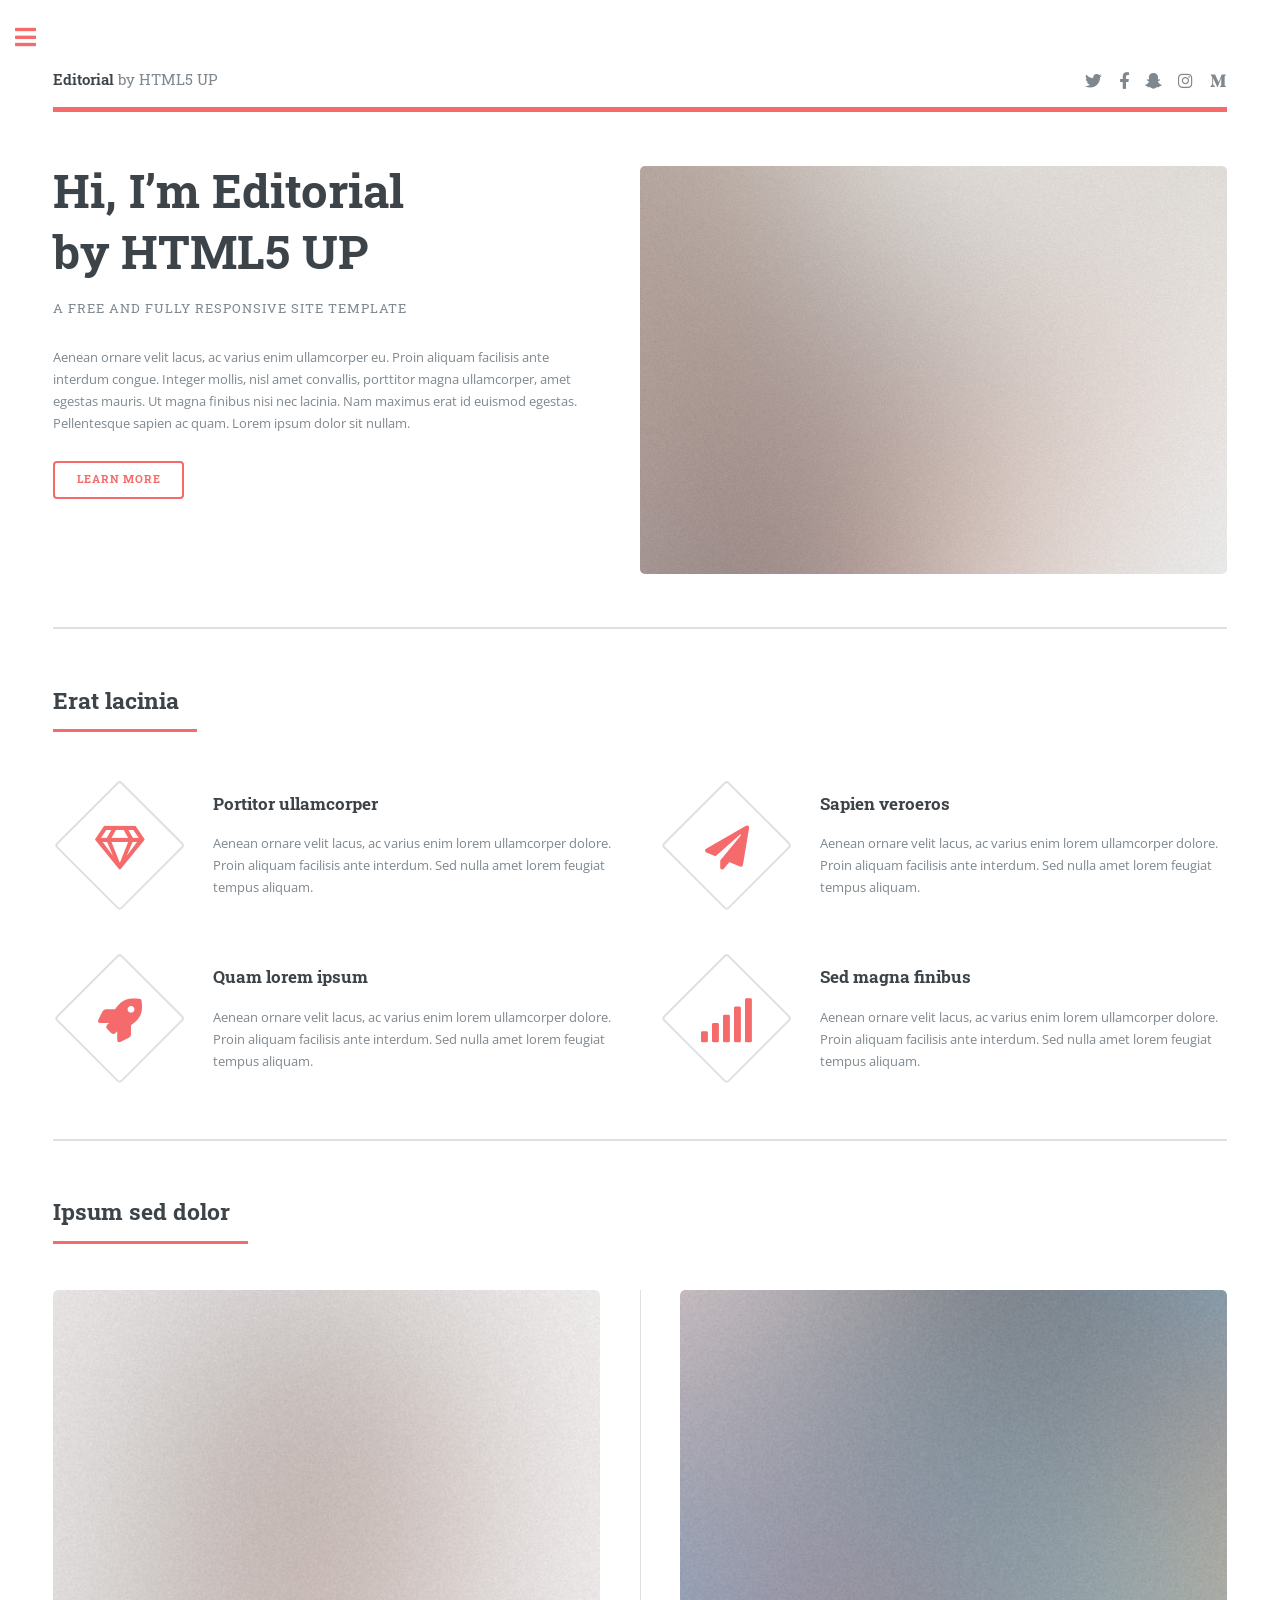
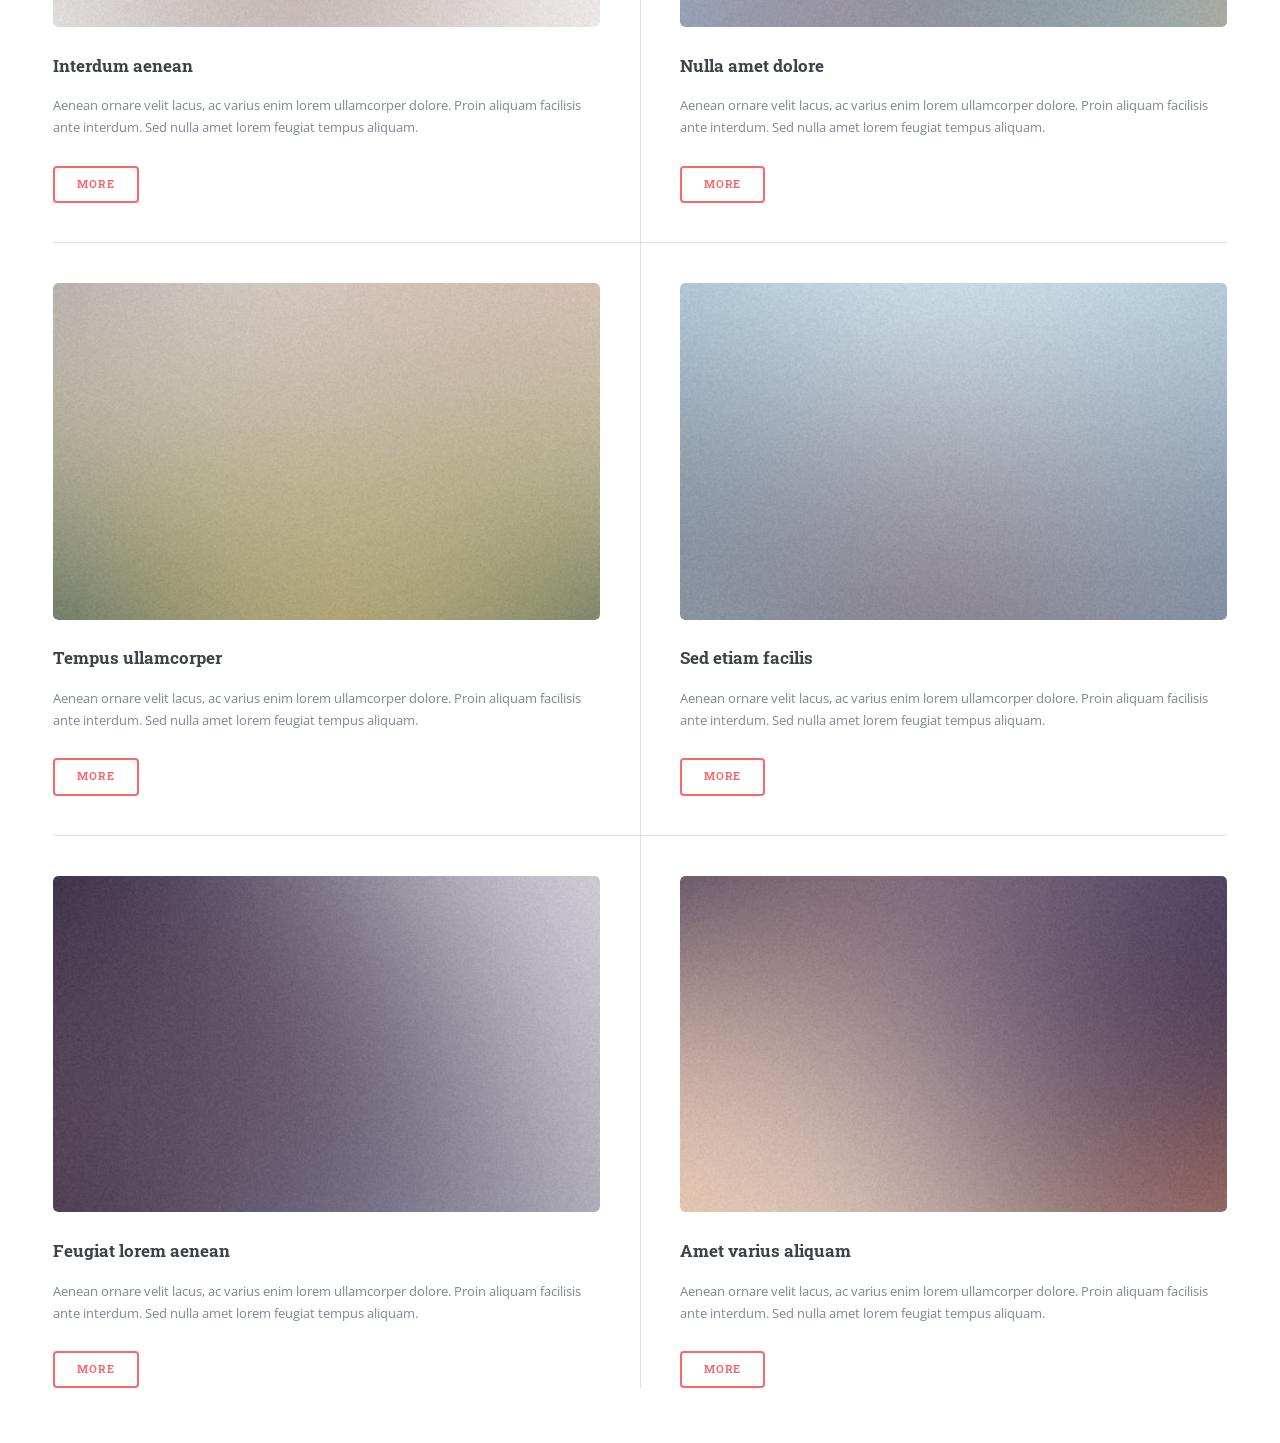
==== index.html @ 63aaea49 "initial commit" ====
<!DOCTYPE HTML>
<!--
	Editorial by HTML5 UP
	html5up.net | @ajlkn
	Free for personal and commercial use under the CCA 3.0 license (html5up.net/license)
-->
<html>
	<head>
		<title>Editorial by HTML5 UP</title>
		<meta charset="utf-8" />
		<meta name="viewport" content="width=device-width, initial-scale=1, user-scalable=no" />
		<link rel="stylesheet" href="assets/css/main.css" />
	</head>
	<body class="is-preload">

		<!-- Wrapper -->
			<div id="wrapper">

				<!-- Main -->
					<div id="main">
						<div class="inner">

							<!-- Header -->
								<header id="header">
									<a href="index.html" class="logo"><strong>Editorial</strong> by HTML5 UP</a>
									<ul class="icons">
										<li><a href="#" class="icon brands fa-twitter"><span class="label">Twitter</span></a></li>
										<li><a href="#" class="icon brands fa-facebook-f"><span class="label">Facebook</span></a></li>
										<li><a href="#" class="icon brands fa-snapchat-ghost"><span class="label">Snapchat</span></a></li>
										<li><a href="#" class="icon brands fa-instagram"><span class="label">Instagram</span></a></li>
										<li><a href="#" class="icon brands fa-medium-m"><span class="label">Medium</span></a></li>
									</ul>
								</header>

							<!-- Banner -->
								<section id="banner">
									<div class="content">
										<header>
											<h1>Hi, I’m Editorial<br />
											by HTML5 UP</h1>
											<p>A free and fully responsive site template</p>
										</header>
										<p>Aenean ornare velit lacus, ac varius enim ullamcorper eu. Proin aliquam facilisis ante interdum congue. Integer mollis, nisl amet convallis, porttitor magna ullamcorper, amet egestas mauris. Ut magna finibus nisi nec lacinia. Nam maximus erat id euismod egestas. Pellentesque sapien ac quam. Lorem ipsum dolor sit nullam.</p>
										<ul class="actions">
											<li><a href="#" class="button big">Learn More</a></li>
										</ul>
									</div>
									<span class="image object">
										<img src="images/pic10.jpg" alt="" />
									</span>
								</section>

							<!-- Section -->
								<section>
									<header class="major">
										<h2>Erat lacinia</h2>
									</header>
									<div class="features">
										<article>
											<span class="icon fa-gem"></span>
											<div class="content">
												<h3>Portitor ullamcorper</h3>
												<p>Aenean ornare velit lacus, ac varius enim lorem ullamcorper dolore. Proin aliquam facilisis ante interdum. Sed nulla amet lorem feugiat tempus aliquam.</p>
											</div>
										</article>
										<article>
											<span class="icon solid fa-paper-plane"></span>
											<div class="content">
												<h3>Sapien veroeros</h3>
												<p>Aenean ornare velit lacus, ac varius enim lorem ullamcorper dolore. Proin aliquam facilisis ante interdum. Sed nulla amet lorem feugiat tempus aliquam.</p>
											</div>
										</article>
										<article>
											<span class="icon solid fa-rocket"></span>
											<div class="content">
												<h3>Quam lorem ipsum</h3>
												<p>Aenean ornare velit lacus, ac varius enim lorem ullamcorper dolore. Proin aliquam facilisis ante interdum. Sed nulla amet lorem feugiat tempus aliquam.</p>
											</div>
										</article>
										<article>
											<span class="icon solid fa-signal"></span>
											<div class="content">
												<h3>Sed magna finibus</h3>
												<p>Aenean ornare velit lacus, ac varius enim lorem ullamcorper dolore. Proin aliquam facilisis ante interdum. Sed nulla amet lorem feugiat tempus aliquam.</p>
											</div>
										</article>
									</div>
								</section>

							<!-- Section -->
								<section>
									<header class="major">
										<h2>Ipsum sed dolor</h2>
									</header>
									<div class="posts">
										<article>
											<a href="#" class="image"><img src="images/pic01.jpg" alt="" /></a>
											<h3>Interdum aenean</h3>
											<p>Aenean ornare velit lacus, ac varius enim lorem ullamcorper dolore. Proin aliquam facilisis ante interdum. Sed nulla amet lorem feugiat tempus aliquam.</p>
											<ul class="actions">
												<li><a href="#" class="button">More</a></li>
											</ul>
										</article>
										<article>
											<a href="#" class="image"><img src="images/pic02.jpg" alt="" /></a>
											<h3>Nulla amet dolore</h3>
											<p>Aenean ornare velit lacus, ac varius enim lorem ullamcorper dolore. Proin aliquam facilisis ante interdum. Sed nulla amet lorem feugiat tempus aliquam.</p>
											<ul class="actions">
												<li><a href="#" class="button">More</a></li>
											</ul>
										</article>
										<article>
											<a href="#" class="image"><img src="images/pic03.jpg" alt="" /></a>
											<h3>Tempus ullamcorper</h3>
											<p>Aenean ornare velit lacus, ac varius enim lorem ullamcorper dolore. Proin aliquam facilisis ante interdum. Sed nulla amet lorem feugiat tempus aliquam.</p>
											<ul class="actions">
												<li><a href="#" class="button">More</a></li>
											</ul>
										</article>
										<article>
											<a href="#" class="image"><img src="images/pic04.jpg" alt="" /></a>
											<h3>Sed etiam facilis</h3>
											<p>Aenean ornare velit lacus, ac varius enim lorem ullamcorper dolore. Proin aliquam facilisis ante interdum. Sed nulla amet lorem feugiat tempus aliquam.</p>
											<ul class="actions">
												<li><a href="#" class="button">More</a></li>
											</ul>
										</article>
										<article>
											<a href="#" class="image"><img src="images/pic05.jpg" alt="" /></a>
											<h3>Feugiat lorem aenean</h3>
											<p>Aenean ornare velit lacus, ac varius enim lorem ullamcorper dolore. Proin aliquam facilisis ante interdum. Sed nulla amet lorem feugiat tempus aliquam.</p>
											<ul class="actions">
												<li><a href="#" class="button">More</a></li>
											</ul>
										</article>
										<article>
											<a href="#" class="image"><img src="images/pic06.jpg" alt="" /></a>
											<h3>Amet varius aliquam</h3>
											<p>Aenean ornare velit lacus, ac varius enim lorem ullamcorper dolore. Proin aliquam facilisis ante interdum. Sed nulla amet lorem feugiat tempus aliquam.</p>
											<ul class="actions">
												<li><a href="#" class="button">More</a></li>
											</ul>
										</article>
									</div>
								</section>

						</div>
					</div>

				<!-- Sidebar -->
					<div id="sidebar">
						<div class="inner">

							<!-- Search -->
								<section id="search" class="alt">
									<form method="post" action="#">
										<input type="text" name="query" id="query" placeholder="Search" />
									</form>
								</section>

							<!-- Menu -->
								<nav id="menu">
									<header class="major">
										<h2>Menu</h2>
									</header>
									<ul>
										<li><a href="index.html">Homepage</a></li>
										<li><a href="generic.html">Generic</a></li>
										<li><a href="elements.html">Elements</a></li>
										<li>
											<span class="opener">Submenu</span>
											<ul>
												<li><a href="#">Lorem Dolor</a></li>
												<li><a href="#">Ipsum Adipiscing</a></li>
												<li><a href="#">Tempus Magna</a></li>
												<li><a href="#">Feugiat Veroeros</a></li>
											</ul>
										</li>
										<li><a href="#">Etiam Dolore</a></li>
										<li><a href="#">Adipiscing</a></li>
										<li>
											<span class="opener">Another Submenu</span>
											<ul>
												<li><a href="#">Lorem Dolor</a></li>
												<li><a href="#">Ipsum Adipiscing</a></li>
												<li><a href="#">Tempus Magna</a></li>
												<li><a href="#">Feugiat Veroeros</a></li>
											</ul>
										</li>
										<li><a href="#">Maximus Erat</a></li>
										<li><a href="#">Sapien Mauris</a></li>
										<li><a href="#">Amet Lacinia</a></li>
									</ul>
								</nav>

							<!-- Section -->
								<section>
									<header class="major">
										<h2>Ante interdum</h2>
									</header>
									<div class="mini-posts">
										<article>
											<a href="#" class="image"><img src="images/pic07.jpg" alt="" /></a>
											<p>Aenean ornare velit lacus, ac varius enim lorem ullamcorper dolore aliquam.</p>
										</article>
										<article>
											<a href="#" class="image"><img src="images/pic08.jpg" alt="" /></a>
											<p>Aenean ornare velit lacus, ac varius enim lorem ullamcorper dolore aliquam.</p>
										</article>
										<article>
											<a href="#" class="image"><img src="images/pic09.jpg" alt="" /></a>
											<p>Aenean ornare velit lacus, ac varius enim lorem ullamcorper dolore aliquam.</p>
										</article>
									</div>
									<ul class="actions">
										<li><a href="#" class="button">More</a></li>
									</ul>
								</section>

							<!-- Section -->
								<section>
									<header class="major">
										<h2>Get in touch</h2>
									</header>
									<p>Sed varius enim lorem ullamcorper dolore aliquam aenean ornare velit lacus, ac varius enim lorem ullamcorper dolore. Proin sed aliquam facilisis ante interdum. Sed nulla amet lorem feugiat tempus aliquam.</p>
									<ul class="contact">
										<li class="icon solid fa-envelope"><a href="#">information@untitled.tld</a></li>
										<li class="icon solid fa-phone">(000) 000-0000</li>
										<li class="icon solid fa-home">1234 Somewhere Road #8254<br />
										Nashville, TN 00000-0000</li>
									</ul>
								</section>

							<!-- Footer -->
								<footer id="footer">
									<p class="copyright">&copy; Untitled. All rights reserved. Demo Images: <a href="https://unsplash.com">Unsplash</a>. Design: <a href="https://html5up.net">HTML5 UP</a>.</p>
								</footer>

						</div>
					</div>

			</div>

		<!-- Scripts -->
			<script src="assets/js/jquery.min.js"></script>
			<script src="assets/js/browser.min.js"></script>
			<script src="assets/js/breakpoints.min.js"></script>
			<script src="assets/js/util.js"></script>
			<script src="assets/js/main.js"></script>

	</body>
</html>
---- assets/css/main.css ----
@import url(fontawesome-all.min.css);
@import url("https://fonts.googleapis.com/css?family=Open+Sans:400,600,400italic,600italic|Roboto+Slab:400,700");
/*
	Editorial by HTML5 UP
	html5up.net | @ajlkn
	Free for personal and commercial use under the CCA 3.0 license (html5up.net/license)
*/
html, body, div, span, applet, object,
iframe, h1, h2, h3, h4, h5, h6, p, blockquote,
pre, a, abbr, acronym, address, big, cite,
code, del, dfn, em, img, ins, kbd, q, s, samp,
small, strike, strong, sub, sup, tt, var, b,
u, i, center, dl, dt, dd, ol, ul, li, fieldset,
form, label, legend, table, caption, tbody,
tfoot, thead, tr, th, td, article, aside,
canvas, details, embed, figure, figcaption,
footer, header, hgroup, menu, nav, output, ruby,
section, summary, time, mark, audio, video {
  margin: 0;
  padding: 0;
  border: 0;
  font-size: 100%;
  font: inherit;
  vertical-align: baseline; }

article, aside, details, figcaption, figure,
footer, header, hgroup, menu, nav, section {
  display: block; }

body {
  line-height: 1; }

ol, ul {
  list-style: none; }

blockquote, q {
  quotes: none; }
  blockquote:before, blockquote:after, q:before, q:after {
    content: '';
    content: none; }

table {
  border-collapse: collapse;
  border-spacing: 0; }

body {
  -webkit-text-size-adjust: none; }

mark {
  background-color: transparent;
  color: inherit; }

input::-moz-focus-inner {
  border: 0;
  padding: 0; }

input, select, textarea {
  -moz-appearance: none;
  -webkit-appearance: none;
  -ms-appearance: none;
  appearance: none; }

/* Basic */
@-ms-viewport {
  width: device-width; }

body {
  -ms-overflow-style: scrollbar; }

@media screen and (max-width: 480px) {
  html, body {
    min-width: 320px; } }

html {
  box-sizing: border-box; }

*, *:before, *:after {
  box-sizing: inherit; }

body {
  background: #ffffff; }
  body.is-preload *, body.is-preload *:before, body.is-preload *:after, body.is-resizing *, body.is-resizing *:before, body.is-resizing *:after {
    -moz-animation: none !important;
    -webkit-animation: none !important;
    -ms-animation: none !important;
    animation: none !important;
    -moz-transition: none !important;
    -webkit-transition: none !important;
    -ms-transition: none !important;
    transition: none !important; }

/* Type */
body, input, select, textarea {
  color: #7f888f;
  font-family: "Open Sans", sans-serif;
  font-size: 13pt;
  font-weight: 400;
  line-height: 1.65; }
  @media screen and (max-width: 1680px) {
    body, input, select, textarea {
      font-size: 11pt; } }
  @media screen and (max-width: 1280px) {
    body, input, select, textarea {
      font-size: 10pt; } }
  @media screen and (max-width: 360px) {
    body, input, select, textarea {
      font-size: 9pt; } }

a {
  -moz-transition: color 0.2s ease-in-out, border-bottom-color 0.2s ease-in-out;
  -webkit-transition: color 0.2s ease-in-out, border-bottom-color 0.2s ease-in-out;
  -ms-transition: color 0.2s ease-in-out, border-bottom-color 0.2s ease-in-out;
  transition: color 0.2s ease-in-out, border-bottom-color 0.2s ease-in-out;
  border-bottom: dotted 1px;
  color: #f56a6a;
  text-decoration: none; }
  a:hover {
    border-bottom-color: #f56a6a;
    color: #f56a6a !important; }
    a:hover strong {
      color: inherit; }

strong, b {
  color: #3d4449;
  font-weight: 600; }

em, i {
  font-style: italic; }

p {
  margin: 0 0 2em 0; }

h1, h2, h3, h4, h5, h6 {
  color: #3d4449;
  font-family: "Roboto Slab", serif;
  font-weight: 700;
  line-height: 1.5;
  margin: 0 0 1em 0; }
  h1 a, h2 a, h3 a, h4 a, h5 a, h6 a {
    color: inherit;
    text-decoration: none;
    border-bottom: 0; }

h1 {
  font-size: 4em;
  margin: 0 0 0.5em 0;
  line-height: 1.3; }

h2 {
  font-size: 1.75em; }

h3 {
  font-size: 1.25em; }

h4 {
  font-size: 1.1em; }

h5 {
  font-size: 0.9em; }

h6 {
  font-size: 0.7em; }

@media screen and (max-width: 1680px) {
  h1 {
    font-size: 3.5em; } }

@media screen and (max-width: 980px) {
  h1 {
    font-size: 3.25em; } }

@media screen and (max-width: 736px) {
  h1 {
    font-size: 2em;
    line-height: 1.4; }
  h2 {
    font-size: 1.5em; } }

sub {
  font-size: 0.8em;
  position: relative;
  top: 0.5em; }

sup {
  font-size: 0.8em;
  position: relative;
  top: -0.5em; }

blockquote {
  border-left: solid 3px rgba(210, 215, 217, 0.75);
  font-style: italic;
  margin: 0 0 2em 0;
  padding: 0.5em 0 0.5em 2em; }

code {
  background: rgba(230, 235, 237, 0.25);
  border-radius: 0.375em;
  border: solid 1px rgba(210, 215, 217, 0.75);
  font-family: "Courier New", monospace;
  font-size: 0.9em;
  margin: 0 0.25em;
  padding: 0.25em 0.65em; }

pre {
  -webkit-overflow-scrolling: touch;
  font-family: "Courier New", monospace;
  font-size: 0.9em;
  margin: 0 0 2em 0; }
  pre code {
    display: block;
    line-height: 1.75;
    padding: 1em 1.5em;
    overflow-x: auto; }

hr {
  border: 0;
  border-bottom: solid 1px rgba(210, 215, 217, 0.75);
  margin: 2em 0; }
  hr.major {
    margin: 3em 0; }

.align-left {
  text-align: left; }

.align-center {
  text-align: center; }

.align-right {
  text-align: right; }

/* Row */
.row {
  display: flex;
  flex-wrap: wrap;
  box-sizing: border-box;
  align-items: stretch; }
  .row > * {
    box-sizing: border-box; }
  .row.gtr-uniform > * > :last-child {
    margin-bottom: 0; }
  .row.aln-left {
    justify-content: flex-start; }
  .row.aln-center {
    justify-content: center; }
  .row.aln-right {
    justify-content: flex-end; }
  .row.aln-top {
    align-items: flex-start; }
  .row.aln-middle {
    align-items: center; }
  .row.aln-bottom {
    align-items: flex-end; }
  .row > .imp {
    order: -1; }
  .row > .col-1 {
    width: 8.33333%; }
  .row > .off-1 {
    margin-left: 8.33333%; }
  .row > .col-2 {
    width: 16.66667%; }
  .row > .off-2 {
    margin-left: 16.66667%; }
  .row > .col-3 {
    width: 25%; }
  .row > .off-3 {
    margin-left: 25%; }
  .row > .col-4 {
    width: 33.33333%; }
  .row > .off-4 {
    margin-left: 33.33333%; }
  .row > .col-5 {
    width: 41.66667%; }
  .row > .off-5 {
    margin-left: 41.66667%; }
  .row > .col-6 {
    width: 50%; }
  .row > .off-6 {
    margin-left: 50%; }
  .row > .col-7 {
    width: 58.33333%; }
  .row > .off-7 {
    margin-left: 58.33333%; }
  .row > .col-8 {
    width: 66.66667%; }
  .row > .off-8 {
    margin-left: 66.66667%; }
  .row > .col-9 {
    width: 75%; }
  .row > .off-9 {
    margin-left: 75%; }
  .row > .col-10 {
    width: 83.33333%; }
  .row > .off-10 {
    margin-left: 83.33333%; }
  .row > .col-11 {
    width: 91.66667%; }
  .row > .off-11 {
    margin-left: 91.66667%; }
  .row > .col-12 {
    width: 100%; }
  .row > .off-12 {
    margin-left: 100%; }
  .row.gtr-0 {
    margin-top: 0;
    margin-left: 0em; }
    .row.gtr-0 > * {
      padding: 0 0 0 0em; }
    .row.gtr-0.gtr-uniform {
      margin-top: 0em; }
      .row.gtr-0.gtr-uniform > * {
        padding-top: 0em; }
  .row.gtr-25 {
    margin-top: 0;
    margin-left: -0.375em; }
    .row.gtr-25 > * {
      padding: 0 0 0 0.375em; }
    .row.gtr-25.gtr-uniform {
      margin-top: -0.375em; }
      .row.gtr-25.gtr-uniform > * {
        padding-top: 0.375em; }
  .row.gtr-50 {
    margin-top: 0;
    margin-left: -0.75em; }
    .row.gtr-50 > * {
      padding: 0 0 0 0.75em; }
    .row.gtr-50.gtr-uniform {
      margin-top: -0.75em; }
      .row.gtr-50.gtr-uniform > * {
        padding-top: 0.75em; }
  .row {
    margin-top: 0;
    margin-left: -1.5em; }
    .row > * {
      padding: 0 0 0 1.5em; }
    .row.gtr-uniform {
      margin-top: -1.5em; }
      .row.gtr-uniform > * {
        padding-top: 1.5em; }
  .row.gtr-150 {
    margin-top: 0;
    margin-left: -2.25em; }
    .row.gtr-150 > * {
      padding: 0 0 0 2.25em; }
    .row.gtr-150.gtr-uniform {
      margin-top: -2.25em; }
      .row.gtr-150.gtr-uniform > * {
        padding-top: 2.25em; }
  .row.gtr-200 {
    margin-top: 0;
    margin-left: -3em; }
    .row.gtr-200 > * {
      padding: 0 0 0 3em; }
    .row.gtr-200.gtr-uniform {
      margin-top: -3em; }
      .row.gtr-200.gtr-uniform > * {
        padding-top: 3em; }
  @media screen and (max-width: 1680px) {
    .row {
      display: flex;
      flex-wrap: wrap;
      box-sizing: border-box;
      align-items: stretch; }
      .row > * {
        box-sizing: border-box; }
      .row.gtr-uniform > * > :last-child {
        margin-bottom: 0; }
      .row.aln-left {
        justify-content: flex-start; }
      .row.aln-center {
        justify-content: center; }
      .row.aln-right {
        justify-content: flex-end; }
      .row.aln-top {
        align-items: flex-start; }
      .row.aln-middle {
        align-items: center; }
      .row.aln-bottom {
        align-items: flex-end; }
      .row > .imp-xlarge {
        order: -1; }
      .row > .col-1-xlarge {
        width: 8.33333%; }
      .row > .off-1-xlarge {
        margin-left: 8.33333%; }
      .row > .col-2-xlarge {
        width: 16.66667%; }
      .row > .off-2-xlarge {
        margin-left: 16.66667%; }
      .row > .col-3-xlarge {
        width: 25%; }
      .row > .off-3-xlarge {
        margin-left: 25%; }
      .row > .col-4-xlarge {
        width: 33.33333%; }
      .row > .off-4-xlarge {
        margin-left: 33.33333%; }
      .row > .col-5-xlarge {
        width: 41.66667%; }
      .row > .off-5-xlarge {
        margin-left: 41.66667%; }
      .row > .col-6-xlarge {
        width: 50%; }
      .row > .off-6-xlarge {
        margin-left: 50%; }
      .row > .col-7-xlarge {
        width: 58.33333%; }
      .row > .off-7-xlarge {
        margin-left: 58.33333%; }
      .row > .col-8-xlarge {
        width: 66.66667%; }
      .row > .off-8-xlarge {
        margin-left: 66.66667%; }
      .row > .col-9-xlarge {
        width: 75%; }
      .row > .off-9-xlarge {
        margin-left: 75%; }
      .row > .col-10-xlarge {
        width: 83.33333%; }
      .row > .off-10-xlarge {
        margin-left: 83.33333%; }
      .row > .col-11-xlarge {
        width: 91.66667%; }
      .row > .off-11-xlarge {
        margin-left: 91.66667%; }
      .row > .col-12-xlarge {
        width: 100%; }
      .row > .off-12-xlarge {
        margin-left: 100%; }
      .row.gtr-0 {
        margin-top: 0;
        margin-left: 0em; }
        .row.gtr-0 > * {
          padding: 0 0 0 0em; }
        .row.gtr-0.gtr-uniform {
          margin-top: 0em; }
          .row.gtr-0.gtr-uniform > * {
            padding-top: 0em; }
      .row.gtr-25 {
        margin-top: 0;
        margin-left: -0.375em; }
        .row.gtr-25 > * {
          padding: 0 0 0 0.375em; }
        .row.gtr-25.gtr-uniform {
          margin-top: -0.375em; }
          .row.gtr-25.gtr-uniform > * {
            padding-top: 0.375em; }
      .row.gtr-50 {
        margin-top: 0;
        margin-left: -0.75em; }
        .row.gtr-50 > * {
          padding: 0 0 0 0.75em; }
        .row.gtr-50.gtr-uniform {
          margin-top: -0.75em; }
          .row.gtr-50.gtr-uniform > * {
            padding-top: 0.75em; }
      .row {
        margin-top: 0;
        margin-left: -1.5em; }
        .row > * {
          padding: 0 0 0 1.5em; }
        .row.gtr-uniform {
          margin-top: -1.5em; }
          .row.gtr-uniform > * {
            padding-top: 1.5em; }
      .row.gtr-150 {
        margin-top: 0;
        margin-left: -2.25em; }
        .row.gtr-150 > * {
          padding: 0 0 0 2.25em; }
        .row.gtr-150.gtr-uniform {
          margin-top: -2.25em; }
          .row.gtr-150.gtr-uniform > * {
            padding-top: 2.25em; }
      .row.gtr-200 {
        margin-top: 0;
        margin-left: -3em; }
        .row.gtr-200 > * {
          padding: 0 0 0 3em; }
        .row.gtr-200.gtr-uniform {
          margin-top: -3em; }
          .row.gtr-200.gtr-uniform > * {
            padding-top: 3em; } }
  @media screen and (max-width: 1280px) {
    .row {
      display: flex;
      flex-wrap: wrap;
      box-sizing: border-box;
      align-items: stretch; }
      .row > * {
        box-sizing: border-box; }
      .row.gtr-uniform > * > :last-child {
        margin-bottom: 0; }
      .row.aln-left {
        justify-content: flex-start; }
      .row.aln-center {
        justify-content: center; }
      .row.aln-right {
        justify-content: flex-end; }
      .row.aln-top {
        align-items: flex-start; }
      .row.aln-middle {
        align-items: center; }
      .row.aln-bottom {
        align-items: flex-end; }
      .row > .imp-large {
        order: -1; }
      .row > .col-1-large {
        width: 8.33333%; }
      .row > .off-1-large {
        margin-left: 8.33333%; }
      .row > .col-2-large {
        width: 16.66667%; }
      .row > .off-2-large {
        margin-left: 16.66667%; }
      .row > .col-3-large {
        width: 25%; }
      .row > .off-3-large {
        margin-left: 25%; }
      .row > .col-4-large {
        width: 33.33333%; }
      .row > .off-4-large {
        margin-left: 33.33333%; }
      .row > .col-5-large {
        width: 41.66667%; }
      .row > .off-5-large {
        margin-left: 41.66667%; }
      .row > .col-6-large {
        width: 50%; }
      .row > .off-6-large {
        margin-left: 50%; }
      .row > .col-7-large {
        width: 58.33333%; }
      .row > .off-7-large {
        margin-left: 58.33333%; }
      .row > .col-8-large {
        width: 66.66667%; }
      .row > .off-8-large {
        margin-left: 66.66667%; }
      .row > .col-9-large {
        width: 75%; }
      .row > .off-9-large {
        margin-left: 75%; }
      .row > .col-10-large {
        width: 83.33333%; }
      .row > .off-10-large {
        margin-left: 83.33333%; }
      .row > .col-11-large {
        width: 91.66667%; }
      .row > .off-11-large {
        margin-left: 91.66667%; }
      .row > .col-12-large {
        width: 100%; }
      .row > .off-12-large {
        margin-left: 100%; }
      .row.gtr-0 {
        margin-top: 0;
        margin-left: 0em; }
        .row.gtr-0 > * {
          padding: 0 0 0 0em; }
        .row.gtr-0.gtr-uniform {
          margin-top: 0em; }
          .row.gtr-0.gtr-uniform > * {
            padding-top: 0em; }
      .row.gtr-25 {
        margin-top: 0;
        margin-left: -0.375em; }
        .row.gtr-25 > * {
          padding: 0 0 0 0.375em; }
        .row.gtr-25.gtr-uniform {
          margin-top: -0.375em; }
          .row.gtr-25.gtr-uniform > * {
            padding-top: 0.375em; }
      .row.gtr-50 {
        margin-top: 0;
        margin-left: -0.75em; }
        .row.gtr-50 > * {
          padding: 0 0 0 0.75em; }
        .row.gtr-50.gtr-uniform {
          margin-top: -0.75em; }
          .row.gtr-50.gtr-uniform > * {
            padding-top: 0.75em; }
      .row {
        margin-top: 0;
        margin-left: -1.5em; }
        .row > * {
          padding: 0 0 0 1.5em; }
        .row.gtr-uniform {
          margin-top: -1.5em; }
          .row.gtr-uniform > * {
            padding-top: 1.5em; }
      .row.gtr-150 {
        margin-top: 0;
        margin-left: -2.25em; }
        .row.gtr-150 > * {
          padding: 0 0 0 2.25em; }
        .row.gtr-150.gtr-uniform {
          margin-top: -2.25em; }
          .row.gtr-150.gtr-uniform > * {
            padding-top: 2.25em; }
      .row.gtr-200 {
        margin-top: 0;
        margin-left: -3em; }
        .row.gtr-200 > * {
          padding: 0 0 0 3em; }
        .row.gtr-200.gtr-uniform {
          margin-top: -3em; }
          .row.gtr-200.gtr-uniform > * {
            padding-top: 3em; } }
  @media screen and (max-width: 980px) {
    .row {
      display: flex;
      flex-wrap: wrap;
      box-sizing: border-box;
      align-items: stretch; }
      .row > * {
        box-sizing: border-box; }
      .row.gtr-uniform > * > :last-child {
        margin-bottom: 0; }
      .row.aln-left {
        justify-content: flex-start; }
      .row.aln-center {
        justify-content: center; }
      .row.aln-right {
        justify-content: flex-end; }
      .row.aln-top {
        align-items: flex-start; }
      .row.aln-middle {
        align-items: center; }
      .row.aln-bottom {
        align-items: flex-end; }
      .row > .imp-medium {
        order: -1; }
      .row > .col-1-medium {
        width: 8.33333%; }
      .row > .off-1-medium {
        margin-left: 8.33333%; }
      .row > .col-2-medium {
        width: 16.66667%; }
      .row > .off-2-medium {
        margin-left: 16.66667%; }
      .row > .col-3-medium {
        width: 25%; }
      .row > .off-3-medium {
        margin-left: 25%; }
      .row > .col-4-medium {
        width: 33.33333%; }
      .row > .off-4-medium {
        margin-left: 33.33333%; }
      .row > .col-5-medium {
        width: 41.66667%; }
      .row > .off-5-medium {
        margin-left: 41.66667%; }
      .row > .col-6-medium {
        width: 50%; }
      .row > .off-6-medium {
        margin-left: 50%; }
      .row > .col-7-medium {
        width: 58.33333%; }
      .row > .off-7-medium {
        margin-left: 58.33333%; }
      .row > .col-8-medium {
        width: 66.66667%; }
      .row > .off-8-medium {
        margin-left: 66.66667%; }
      .row > .col-9-medium {
        width: 75%; }
      .row > .off-9-medium {
        margin-left: 75%; }
      .row > .col-10-medium {
        width: 83.33333%; }
      .row > .off-10-medium {
        margin-left: 83.33333%; }
      .row > .col-11-medium {
        width: 91.66667%; }
      .row > .off-11-medium {
        margin-left: 91.66667%; }
      .row > .col-12-medium {
        width: 100%; }
      .row > .off-12-medium {
        margin-left: 100%; }
      .row.gtr-0 {
        margin-top: 0;
        margin-left: 0em; }
        .row.gtr-0 > * {
          padding: 0 0 0 0em; }
        .row.gtr-0.gtr-uniform {
          margin-top: 0em; }
          .row.gtr-0.gtr-uniform > * {
            padding-top: 0em; }
      .row.gtr-25 {
        margin-top: 0;
        margin-left: -0.375em; }
        .row.gtr-25 > * {
          padding: 0 0 0 0.375em; }
        .row.gtr-25.gtr-uniform {
          margin-top: -0.375em; }
          .row.gtr-25.gtr-uniform > * {
            padding-top: 0.375em; }
      .row.gtr-50 {
        margin-top: 0;
        margin-left: -0.75em; }
        .row.gtr-50 > * {
          padding: 0 0 0 0.75em; }
        .row.gtr-50.gtr-uniform {
          margin-top: -0.75em; }
          .row.gtr-50.gtr-uniform > * {
            padding-top: 0.75em; }
      .row {
        margin-top: 0;
        margin-left: -1.5em; }
        .row > * {
          padding: 0 0 0 1.5em; }
        .row.gtr-uniform {
          margin-top: -1.5em; }
          .row.gtr-uniform > * {
            padding-top: 1.5em; }
      .row.gtr-150 {
        margin-top: 0;
        margin-left: -2.25em; }
        .row.gtr-150 > * {
          padding: 0 0 0 2.25em; }
        .row.gtr-150.gtr-uniform {
          margin-top: -2.25em; }
          .row.gtr-150.gtr-uniform > * {
            padding-top: 2.25em; }
      .row.gtr-200 {
        margin-top: 0;
        margin-left: -3em; }
        .row.gtr-200 > * {
          padding: 0 0 0 3em; }
        .row.gtr-200.gtr-uniform {
          margin-top: -3em; }
          .row.gtr-200.gtr-uniform > * {
            padding-top: 3em; } }
  @media screen and (max-width: 736px) {
    .row {
      display: flex;
      flex-wrap: wrap;
      box-sizing: border-box;
      align-items: stretch; }
      .row > * {
        box-sizing: border-box; }
      .row.gtr-uniform > * > :last-child {
        margin-bottom: 0; }
      .row.aln-left {
        justify-content: flex-start; }
      .row.aln-center {
        justify-content: center; }
      .row.aln-right {
        justify-content: flex-end; }
      .row.aln-top {
        align-items: flex-start; }
      .row.aln-middle {
        align-items: center; }
      .row.aln-bottom {
        align-items: flex-end; }
      .row > .imp-small {
        order: -1; }
      .row > .col-1-small {
        width: 8.33333%; }
      .row > .off-1-small {
        margin-left: 8.33333%; }
      .row > .col-2-small {
        width: 16.66667%; }
      .row > .off-2-small {
        margin-left: 16.66667%; }
      .row > .col-3-small {
        width: 25%; }
      .row > .off-3-small {
        margin-left: 25%; }
      .row > .col-4-small {
        width: 33.33333%; }
      .row > .off-4-small {
        margin-left: 33.33333%; }
      .row > .col-5-small {
        width: 41.66667%; }
      .row > .off-5-small {
        margin-left: 41.66667%; }
      .row > .col-6-small {
        width: 50%; }
      .row > .off-6-small {
        margin-left: 50%; }
      .row > .col-7-small {
        width: 58.33333%; }
      .row > .off-7-small {
        margin-left: 58.33333%; }
      .row > .col-8-small {
        width: 66.66667%; }
      .row > .off-8-small {
        margin-left: 66.66667%; }
      .row > .col-9-small {
        width: 75%; }
      .row > .off-9-small {
        margin-left: 75%; }
      .row > .col-10-small {
        width: 83.33333%; }
      .row > .off-10-small {
        margin-left: 83.33333%; }
      .row > .col-11-small {
        width: 91.66667%; }
      .row > .off-11-small {
        margin-left: 91.66667%; }
      .row > .col-12-small {
        width: 100%; }
      .row > .off-12-small {
        margin-left: 100%; }
      .row.gtr-0 {
        margin-top: 0;
        margin-left: 0em; }
        .row.gtr-0 > * {
          padding: 0 0 0 0em; }
        .row.gtr-0.gtr-uniform {
          margin-top: 0em; }
          .row.gtr-0.gtr-uniform > * {
            padding-top: 0em; }
      .row.gtr-25 {
        margin-top: 0;
        margin-left: -0.375em; }
        .row.gtr-25 > * {
          padding: 0 0 0 0.375em; }
        .row.gtr-25.gtr-uniform {
          margin-top: -0.375em; }
          .row.gtr-25.gtr-uniform > * {
            padding-top: 0.375em; }
      .row.gtr-50 {
        margin-top: 0;
        margin-left: -0.75em; }
        .row.gtr-50 > * {
          padding: 0 0 0 0.75em; }
        .row.gtr-50.gtr-uniform {
          margin-top: -0.75em; }
          .row.gtr-50.gtr-uniform > * {
            padding-top: 0.75em; }
      .row {
        margin-top: 0;
        margin-left: -1.5em; }
        .row > * {
          padding: 0 0 0 1.5em; }
        .row.gtr-uniform {
          margin-top: -1.5em; }
          .row.gtr-uniform > * {
            padding-top: 1.5em; }
      .row.gtr-150 {
        margin-top: 0;
        margin-left: -2.25em; }
        .row.gtr-150 > * {
          padding: 0 0 0 2.25em; }
        .row.gtr-150.gtr-uniform {
          margin-top: -2.25em; }
          .row.gtr-150.gtr-uniform > * {
            padding-top: 2.25em; }
      .row.gtr-200 {
        margin-top: 0;
        margin-left: -3em; }
        .row.gtr-200 > * {
          padding: 0 0 0 3em; }
        .row.gtr-200.gtr-uniform {
          margin-top: -3em; }
          .row.gtr-200.gtr-uniform > * {
            padding-top: 3em; } }
  @media screen and (max-width: 480px) {
    .row {
      display: flex;
      flex-wrap: wrap;
      box-sizing: border-box;
      align-items: stretch; }
      .row > * {
        box-sizing: border-box; }
      .row.gtr-uniform > * > :last-child {
        margin-bottom: 0; }
      .row.aln-left {
        justify-content: flex-start; }
      .row.aln-center {
        justify-content: center; }
      .row.aln-right {
        justify-content: flex-end; }
      .row.aln-top {
        align-items: flex-start; }
      .row.aln-middle {
        align-items: center; }
      .row.aln-bottom {
        align-items: flex-end; }
      .row > .imp-xsmall {
        order: -1; }
      .row > .col-1-xsmall {
        width: 8.33333%; }
      .row > .off-1-xsmall {
        margin-left: 8.33333%; }
      .row > .col-2-xsmall {
        width: 16.66667%; }
      .row > .off-2-xsmall {
        margin-left: 16.66667%; }
      .row > .col-3-xsmall {
        width: 25%; }
      .row > .off-3-xsmall {
        margin-left: 25%; }
      .row > .col-4-xsmall {
        width: 33.33333%; }
      .row > .off-4-xsmall {
        margin-left: 33.33333%; }
      .row > .col-5-xsmall {
        width: 41.66667%; }
      .row > .off-5-xsmall {
        margin-left: 41.66667%; }
      .row > .col-6-xsmall {
        width: 50%; }
      .row > .off-6-xsmall {
        margin-left: 50%; }
      .row > .col-7-xsmall {
        width: 58.33333%; }
      .row > .off-7-xsmall {
        margin-left: 58.33333%; }
      .row > .col-8-xsmall {
        width: 66.66667%; }
      .row > .off-8-xsmall {
        margin-left: 66.66667%; }
      .row > .col-9-xsmall {
        width: 75%; }
      .row > .off-9-xsmall {
        margin-left: 75%; }
      .row > .col-10-xsmall {
        width: 83.33333%; }
      .row > .off-10-xsmall {
        margin-left: 83.33333%; }
      .row > .col-11-xsmall {
        width: 91.66667%; }
      .row > .off-11-xsmall {
        margin-left: 91.66667%; }
      .row > .col-12-xsmall {
        width: 100%; }
      .row > .off-12-xsmall {
        margin-left: 100%; }
      .row.gtr-0 {
        margin-top: 0;
        margin-left: 0em; }
        .row.gtr-0 > * {
          padding: 0 0 0 0em; }
        .row.gtr-0.gtr-uniform {
          margin-top: 0em; }
          .row.gtr-0.gtr-uniform > * {
            padding-top: 0em; }
      .row.gtr-25 {
        margin-top: 0;
        margin-left: -0.375em; }
        .row.gtr-25 > * {
          padding: 0 0 0 0.375em; }
        .row.gtr-25.gtr-uniform {
          margin-top: -0.375em; }
          .row.gtr-25.gtr-uniform > * {
            padding-top: 0.375em; }
      .row.gtr-50 {
        margin-top: 0;
        margin-left: -0.75em; }
        .row.gtr-50 > * {
          padding: 0 0 0 0.75em; }
        .row.gtr-50.gtr-uniform {
          margin-top: -0.75em; }
          .row.gtr-50.gtr-uniform > * {
            padding-top: 0.75em; }
      .row {
        margin-top: 0;
        margin-left: -1.5em; }
        .row > * {
          padding: 0 0 0 1.5em; }
        .row.gtr-uniform {
          margin-top: -1.5em; }
          .row.gtr-uniform > * {
            padding-top: 1.5em; }
      .row.gtr-150 {
        margin-top: 0;
        margin-left: -2.25em; }
        .row.gtr-150 > * {
          padding: 0 0 0 2.25em; }
        .row.gtr-150.gtr-uniform {
          margin-top: -2.25em; }
          .row.gtr-150.gtr-uniform > * {
            padding-top: 2.25em; }
      .row.gtr-200 {
        margin-top: 0;
        margin-left: -3em; }
        .row.gtr-200 > * {
          padding: 0 0 0 3em; }
        .row.gtr-200.gtr-uniform {
          margin-top: -3em; }
          .row.gtr-200.gtr-uniform > * {
            padding-top: 3em; } }

/* Section/Article */
section.special, article.special {
  text-align: center; }

header p {
  font-family: "Roboto Slab", serif;
  font-size: 1em;
  font-weight: 400;
  letter-spacing: 0.075em;
  margin-top: -0.5em;
  text-transform: uppercase; }

header.major > :last-child {
  border-bottom: solid 3px #f56a6a;
  display: inline-block;
  margin: 0 0 2em 0;
  padding: 0 0.75em 0.5em 0; }

header.main > :last-child {
  margin: 0 0 1em 0; }

/* Form */
form {
  margin: 0 0 2em 0; }

label {
  color: #3d4449;
  display: block;
  font-size: 0.9em;
  font-weight: 600;
  margin: 0 0 1em 0; }

input[type="text"],
input[type="password"],
input[type="email"],
input[type="tel"],
input[type="search"],
input[type="url"],
select,
textarea {
  -moz-appearance: none;
  -webkit-appearance: none;
  -ms-appearance: none;
  appearance: none;
  background: #ffffff;
  border-radius: 0.375em;
  border: none;
  border: solid 1px rgba(210, 215, 217, 0.75);
  color: inherit;
  display: block;
  outline: 0;
  padding: 0 1em;
  text-decoration: none;
  width: 100%; }
  input[type="text"]:invalid,
  input[type="password"]:invalid,
  input[type="email"]:invalid,
  input[type="tel"]:invalid,
  input[type="search"]:invalid,
  input[type="url"]:invalid,
  select:invalid,
  textarea:invalid {
    box-shadow: none; }
  input[type="text"]:focus,
  input[type="password"]:focus,
  input[type="email"]:focus,
  input[type="tel"]:focus,
  input[type="search"]:focus,
  input[type="url"]:focus,
  select:focus,
  textarea:focus {
    border-color: #f56a6a;
    box-shadow: 0 0 0 1px #f56a6a; }

select {
  background-image: url("data:image/svg+xml;charset=utf8,%3Csvg xmlns='http://www.w3.org/2000/svg' width='40' height='40' preserveAspectRatio='none' viewBox='0 0 40 40'%3E%3Cpath d='M9.4,12.3l10.4,10.4l10.4-10.4c0.2-0.2,0.5-0.4,0.9-0.4c0.3,0,0.6,0.1,0.9,0.4l3.3,3.3c0.2,0.2,0.4,0.5,0.4,0.9 c0,0.4-0.1,0.6-0.4,0.9L20.7,31.9c-0.2,0.2-0.5,0.4-0.9,0.4c-0.3,0-0.6-0.1-0.9-0.4L4.3,17.3c-0.2-0.2-0.4-0.5-0.4-0.9 c0-0.4,0.1-0.6,0.4-0.9l3.3-3.3c0.2-0.2,0.5-0.4,0.9-0.4S9.1,12.1,9.4,12.3z' fill='rgba(210, 215, 217, 0.75)' /%3E%3C/svg%3E");
  background-size: 1.25em;
  background-repeat: no-repeat;
  background-position: calc(100% - 1em) center;
  height: 2.75em;
  padding-right: 2.75em;
  text-overflow: ellipsis; }
  select option {
    color: #3d4449;
    background: #ffffff; }
  select:focus::-ms-value {
    background-color: transparent; }
  select::-ms-expand {
    display: none; }

input[type="text"],
input[type="password"],
input[type="email"],
input[type="tel"],
input[type="search"],
input[type="url"],
select {
  height: 2.75em; }

textarea {
  padding: 0.75em 1em; }

input[type="checkbox"],
input[type="radio"] {
  -moz-appearance: none;
  -webkit-appearance: none;
  -ms-appearance: none;
  appearance: none;
  display: block;
  float: left;
  margin-right: -2em;
  opacity: 0;
  width: 1em;
  z-index: -1; }
  input[type="checkbox"] + label,
  input[type="radio"] + label {
    text-decoration: none;
    color: #7f888f;
    cursor: pointer;
    display: inline-block;
    font-size: 1em;
    font-weight: 400;
    padding-left: 2.4em;
    padding-right: 0.75em;
    position: relative; }
    input[type="checkbox"] + label:before,
    input[type="radio"] + label:before {
      -moz-osx-font-smoothing: grayscale;
      -webkit-font-smoothing: antialiased;
      display: inline-block;
      font-style: normal;
      font-variant: normal;
      text-rendering: auto;
      line-height: 1;
      text-transform: none !important;
      font-family: 'Font Awesome 5 Free';
      font-weight: 900; }
    input[type="checkbox"] + label:before,
    input[type="radio"] + label:before {
      background: #ffffff;
      border-radius: 0.375em;
      border: solid 1px rgba(210, 215, 217, 0.75);
      content: '';
      display: inline-block;
      font-size: 0.8em;
      height: 2.0625em;
      left: 0;
      line-height: 2.0625em;
      position: absolute;
      text-align: center;
      top: 0;
      width: 2.0625em; }
  input[type="checkbox"]:checked + label:before,
  input[type="radio"]:checked + label:before {
    background: #3d4449;
    border-color: #3d4449;
    color: #ffffff;
    content: '\f00c'; }
  input[type="checkbox"]:focus + label:before,
  input[type="radio"]:focus + label:before {
    border-color: #f56a6a;
    box-shadow: 0 0 0 1px #f56a6a; }

input[type="checkbox"] + label:before {
  border-radius: 0.375em; }

input[type="radio"] + label:before {
  border-radius: 100%; }

::-webkit-input-placeholder {
  color: #9fa3a6 !important;
  opacity: 1.0; }

:-moz-placeholder {
  color: #9fa3a6 !important;
  opacity: 1.0; }

::-moz-placeholder {
  color: #9fa3a6 !important;
  opacity: 1.0; }

:-ms-input-placeholder {
  color: #9fa3a6 !important;
  opacity: 1.0; }

/* Box */
.box {
  border-radius: 0.375em;
  border: solid 1px rgba(210, 215, 217, 0.75);
  margin-bottom: 2em;
  padding: 1.5em; }
  .box > :last-child,
  .box > :last-child > :last-child,
  .box > :last-child > :last-child > :last-child {
    margin-bottom: 0; }
  .box.alt {
    border: 0;
    border-radius: 0;
    padding: 0; }

/* Icon */
.icon {
  text-decoration: none;
  border-bottom: none;
  position: relative; }
  .icon:before {
    -moz-osx-font-smoothing: grayscale;
    -webkit-font-smoothing: antialiased;
    display: inline-block;
    font-style: normal;
    font-variant: normal;
    text-rendering: auto;
    line-height: 1;
    text-transform: none !important;
    font-family: 'Font Awesome 5 Free';
    font-weight: 400; }
  .icon > .label {
    display: none; }
  .icon:before {
    line-height: inherit; }
  .icon.solid:before {
    font-weight: 900; }
  .icon.brands:before {
    font-family: 'Font Awesome 5 Brands'; }

/* Image */
.image {
  border-radius: 0.375em;
  border: 0;
  display: inline-block;
  position: relative; }
  .image img {
    border-radius: 0.375em;
    display: block; }
  .image.left, .image.right {
    max-width: 40%; }
    .image.left img, .image.right img {
      width: 100%; }
  .image.left {
    float: left;
    padding: 0 1.5em 1em 0;
    top: 0.25em; }
  .image.right {
    float: right;
    padding: 0 0 1em 1.5em;
    top: 0.25em; }
  .image.fit {
    display: block;
    margin: 0 0 2em 0;
    width: 100%; }
    .image.fit img {
      width: 100%; }
  .image.main {
    display: block;
    margin: 0 0 3em 0;
    width: 100%; }
    .image.main img {
      width: 100%; }

a.image {
  overflow: hidden; }
  a.image img {
    -moz-transition: -moz-transform 0.2s ease;
    -webkit-transition: -webkit-transform 0.2s ease;
    -ms-transition: -ms-transform 0.2s ease;
    transition: transform 0.2s ease; }
  a.image:hover img {
    -moz-transform: scale(1.075);
    -webkit-transform: scale(1.075);
    -ms-transform: scale(1.075);
    transform: scale(1.075); }

/* List */
ol {
  list-style: decimal;
  margin: 0 0 2em 0;
  padding-left: 1.25em; }
  ol li {
    padding-left: 0.25em; }

ul {
  list-style: disc;
  margin: 0 0 2em 0;
  padding-left: 1em; }
  ul li {
    padding-left: 0.5em; }
  ul.alt {
    list-style: none;
    padding-left: 0; }
    ul.alt li {
      border-top: solid 1px rgba(210, 215, 217, 0.75);
      padding: 0.5em 0; }
      ul.alt li:first-child {
        border-top: 0;
        padding-top: 0; }

dl {
  margin: 0 0 2em 0; }
  dl dt {
    display: block;
    font-weight: 600;
    margin: 0 0 1em 0; }
  dl dd {
    margin-left: 2em; }

/* Actions */
ul.actions {
  display: -moz-flex;
  display: -webkit-flex;
  display: -ms-flex;
  display: flex;
  cursor: default;
  list-style: none;
  margin-left: -1em;
  padding-left: 0; }
  ul.actions li {
    padding: 0 0 0 1em;
    vertical-align: middle; }
  ul.actions.special {
    -moz-justify-content: center;
    -webkit-justify-content: center;
    -ms-justify-content: center;
    justify-content: center;
    width: 100%;
    margin-left: 0; }
    ul.actions.special li:first-child {
      padding-left: 0; }
  ul.actions.stacked {
    -moz-flex-direction: column;
    -webkit-flex-direction: column;
    -ms-flex-direction: column;
    flex-direction: column;
    margin-left: 0; }
    ul.actions.stacked li {
      padding: 1.3em 0 0 0; }
      ul.actions.stacked li:first-child {
        padding-top: 0; }
  ul.actions.fit {
    width: calc(100% + 1em); }
    ul.actions.fit li {
      -moz-flex-grow: 1;
      -webkit-flex-grow: 1;
      -ms-flex-grow: 1;
      flex-grow: 1;
      -moz-flex-shrink: 1;
      -webkit-flex-shrink: 1;
      -ms-flex-shrink: 1;
      flex-shrink: 1;
      width: 100%; }
      ul.actions.fit li > * {
        width: 100%; }
    ul.actions.fit.stacked {
      width: 100%; }

/* Icons */
ul.icons {
  cursor: default;
  list-style: none;
  padding-left: 0; }
  ul.icons li {
    display: inline-block;
    padding: 0 1em 0 0; }
    ul.icons li:last-child {
      padding-right: 0; }
    ul.icons li .icon {
      color: inherit; }
      ul.icons li .icon:before {
        font-size: 1.25em; }

/* Contact */
ul.contact {
  list-style: none;
  padding: 0; }
  ul.contact li {
    text-decoration: none;
    border-top: solid 1px rgba(210, 215, 217, 0.75);
    margin: 1.5em 0 0 0;
    padding: 1.5em 0 0 3em;
    position: relative; }
    ul.contact li:before {
      -moz-osx-font-smoothing: grayscale;
      -webkit-font-smoothing: antialiased;
      display: inline-block;
      font-style: normal;
      font-variant: normal;
      text-rendering: auto;
      line-height: 1;
      text-transform: none !important;
      font-family: 'Font Awesome 5 Free';
      font-weight: 400; }
    ul.contact li:before {
      color: #f56a6a;
      display: inline-block;
      font-size: 1.5em;
      height: 1.125em;
      left: 0;
      line-height: 1.125em;
      position: absolute;
      text-align: center;
      top: 1em;
      width: 1.5em; }
    ul.contact li:first-child {
      border-top: 0;
      margin-top: 0;
      padding-top: 0; }
      ul.contact li:first-child:before {
        top: 0; }
    ul.contact li a {
      color: inherit; }

/* Pagination */
ul.pagination {
  cursor: default;
  list-style: none;
  padding-left: 0; }
  ul.pagination li {
    display: inline-block;
    padding-left: 0;
    vertical-align: middle; }
    ul.pagination li > .page {
      -moz-transition: background-color 0.2s ease-in-out, color 0.2s ease-in-out;
      -webkit-transition: background-color 0.2s ease-in-out, color 0.2s ease-in-out;
      -ms-transition: background-color 0.2s ease-in-out, color 0.2s ease-in-out;
      transition: background-color 0.2s ease-in-out, color 0.2s ease-in-out;
      border-bottom: 0;
      border-radius: 0.375em;
      display: inline-block;
      font-size: 0.8em;
      font-weight: 600;
      height: 2em;
      line-height: 2em;
      margin: 0 0.125em;
      min-width: 2em;
      padding: 0 0.5em;
      text-align: center; }
      ul.pagination li > .page.active {
        background-color: #f56a6a;
        color: #ffffff !important; }
        ul.pagination li > .page.active:hover {
          background-color: #f67878; }
        ul.pagination li > .page.active:active {
          background-color: #f45c5c; }
    ul.pagination li:first-child {
      padding-right: 0.75em; }
    ul.pagination li:last-child {
      padding-left: 0.75em; }
  @media screen and (max-width: 480px) {
    ul.pagination li:nth-child(n+2):nth-last-child(n+2) {
      display: none; }
    ul.pagination li:first-child {
      padding-right: 0; } }

/* Table */
.table-wrapper {
  -webkit-overflow-scrolling: touch;
  overflow-x: auto; }

table {
  margin: 0 0 2em 0;
  width: 100%; }
  table tbody tr {
    border: solid 1px rgba(210, 215, 217, 0.75);
    border-left: 0;
    border-right: 0; }
    table tbody tr:nth-child(2n + 1) {
      background-color: rgba(230, 235, 237, 0.25); }
  table td {
    padding: 0.75em 0.75em; }
  table th {
    color: #3d4449;
    font-size: 0.9em;
    font-weight: 600;
    padding: 0 0.75em 0.75em 0.75em;
    text-align: left; }
  table thead {
    border-bottom: solid 2px rgba(210, 215, 217, 0.75); }
  table tfoot {
    border-top: solid 2px rgba(210, 215, 217, 0.75); }
  table.alt {
    border-collapse: separate; }
    table.alt tbody tr td {
      border: solid 1px rgba(210, 215, 217, 0.75);
      border-left-width: 0;
      border-top-width: 0; }
      table.alt tbody tr td:first-child {
        border-left-width: 1px; }
    table.alt tbody tr:first-child td {
      border-top-width: 1px; }
    table.alt thead {
      border-bottom: 0; }
    table.alt tfoot {
      border-top: 0; }

/* Button */
input[type="submit"],
input[type="reset"],
input[type="button"],
button,
.button {
  -moz-appearance: none;
  -webkit-appearance: none;
  -ms-appearance: none;
  appearance: none;
  -moz-transition: background-color 0.2s ease-in-out, color 0.2s ease-in-out;
  -webkit-transition: background-color 0.2s ease-in-out, color 0.2s ease-in-out;
  -ms-transition: background-color 0.2s ease-in-out, color 0.2s ease-in-out;
  transition: background-color 0.2s ease-in-out, color 0.2s ease-in-out;
  background-color: transparent;
  border-radius: 0.375em;
  border: 0;
  box-shadow: inset 0 0 0 2px #f56a6a;
  color: #f56a6a !important;
  cursor: pointer;
  display: inline-block;
  font-family: "Roboto Slab", serif;
  font-size: 0.8em;
  font-weight: 700;
  height: 3.5em;
  letter-spacing: 0.075em;
  line-height: 3.5em;
  padding: 0 2.25em;
  text-align: center;
  text-decoration: none;
  text-transform: uppercase;
  white-space: nowrap; }
  input[type="submit"]:hover,
  input[type="reset"]:hover,
  input[type="button"]:hover,
  button:hover,
  .button:hover {
    background-color: rgba(245, 106, 106, 0.05); }
  input[type="submit"]:active,
  input[type="reset"]:active,
  input[type="button"]:active,
  button:active,
  .button:active {
    background-color: rgba(245, 106, 106, 0.15); }
  input[type="submit"].icon:before,
  input[type="reset"].icon:before,
  input[type="button"].icon:before,
  button.icon:before,
  .button.icon:before {
    margin-right: 0.5em; }
  input[type="submit"].fit,
  input[type="reset"].fit,
  input[type="button"].fit,
  button.fit,
  .button.fit {
    width: 100%; }
  input[type="submit"].small,
  input[type="reset"].small,
  input[type="button"].small,
  button.small,
  .button.small {
    font-size: 0.6em; }
  input[type="submit"].large,
  input[type="reset"].large,
  input[type="button"].large,
  button.large,
  .button.large {
    font-size: 1em;
    height: 3.65em;
    line-height: 3.65em; }
  input[type="submit"].primary,
  input[type="reset"].primary,
  input[type="button"].primary,
  button.primary,
  .button.primary {
    background-color: #f56a6a;
    box-shadow: none;
    color: #ffffff !important; }
    input[type="submit"].primary:hover,
    input[type="reset"].primary:hover,
    input[type="button"].primary:hover,
    button.primary:hover,
    .button.primary:hover {
      background-color: #f67878; }
    input[type="submit"].primary:active,
    input[type="reset"].primary:active,
    input[type="button"].primary:active,
    button.primary:active,
    .button.primary:active {
      background-color: #f45c5c; }
  input[type="submit"].disabled, input[type="submit"]:disabled,
  input[type="reset"].disabled,
  input[type="reset"]:disabled,
  input[type="button"].disabled,
  input[type="button"]:disabled,
  button.disabled,
  button:disabled,
  .button.disabled,
  .button:disabled {
    pointer-events: none;
    opacity: 0.25; }

/* Mini Posts */
.mini-posts article {
  border-top: solid 1px rgba(210, 215, 217, 0.75);
  margin-top: 2em;
  padding-top: 2em; }
  .mini-posts article .image {
    display: block;
    margin: 0 0 1.5em 0; }
    .mini-posts article .image img {
      display: block;
      width: 100%; }
  .mini-posts article:first-child {
    border-top: 0;
    margin-top: 0;
    padding-top: 0; }

/* Features */
.features {
  display: -moz-flex;
  display: -webkit-flex;
  display: -ms-flex;
  display: flex;
  -moz-flex-wrap: wrap;
  -webkit-flex-wrap: wrap;
  -ms-flex-wrap: wrap;
  flex-wrap: wrap;
  margin: 0 0 2em -3em;
  width: calc(100% + 3em); }
  .features article {
    -moz-align-items: center;
    -webkit-align-items: center;
    -ms-align-items: center;
    align-items: center;
    display: -moz-flex;
    display: -webkit-flex;
    display: -ms-flex;
    display: flex;
    margin: 0 0 3em 3em;
    position: relative;
    width: calc(50% - 3em); }
    .features article:nth-child(2n - 1) {
      margin-right: 1.5em; }
    .features article:nth-child(2n) {
      margin-left: 1.5em; }
    .features article:nth-last-child(1), .features article:nth-last-child(2) {
      margin-bottom: 0; }
    .features article .icon {
      -moz-flex-grow: 0;
      -webkit-flex-grow: 0;
      -ms-flex-grow: 0;
      flex-grow: 0;
      -moz-flex-shrink: 0;
      -webkit-flex-shrink: 0;
      -ms-flex-shrink: 0;
      flex-shrink: 0;
      display: block;
      height: 10em;
      line-height: 10em;
      margin: 0 2em 0 0;
      text-align: center;
      width: 10em; }
      .features article .icon:before {
        color: #f56a6a;
        font-size: 2.75rem;
        position: relative;
        top: 0.05em; }
      .features article .icon:after {
        -moz-transform: rotate(45deg);
        -webkit-transform: rotate(45deg);
        -ms-transform: rotate(45deg);
        transform: rotate(45deg);
        border-radius: 0.25rem;
        border: solid 2px rgba(210, 215, 217, 0.75);
        content: '';
        display: block;
        height: 7em;
        left: 50%;
        margin: -3.5em 0 0 -3.5em;
        position: absolute;
        top: 50%;
        width: 7em; }
    .features article .content {
      -moz-flex-grow: 1;
      -webkit-flex-grow: 1;
      -ms-flex-grow: 1;
      flex-grow: 1;
      -moz-flex-shrink: 1;
      -webkit-flex-shrink: 1;
      -ms-flex-shrink: 1;
      flex-shrink: 1;
      width: 100%; }
      .features article .content > :last-child {
        margin-bottom: 0; }
  @media screen and (max-width: 980px) {
    .features {
      margin: 0 0 2em 0;
      width: 100%; }
      .features article {
        margin: 0 0 3em 0;
        width: 100%; }
        .features article:nth-child(2n - 1) {
          margin-right: 0; }
        .features article:nth-child(2n) {
          margin-left: 0; }
        .features article:nth-last-child(1), .features article:nth-last-child(2) {
          margin-bottom: 3em; }
        .features article:last-child {
          margin-bottom: 0; }
        .features article .icon {
          height: 8em;
          line-height: 8em;
          width: 8em; }
          .features article .icon:before {
            font-size: 2.25rem; }
          .features article .icon:after {
            height: 6em;
            margin: -3em 0 0 -3em;
            width: 6em; } }
  @media screen and (max-width: 480px) {
    .features article {
      -moz-flex-direction: column;
      -webkit-flex-direction: column;
      -ms-flex-direction: column;
      flex-direction: column;
      -moz-align-items: -moz-flex-start;
      -webkit-align-items: -webkit-flex-start;
      -ms-align-items: -ms-flex-start;
      align-items: flex-start; }
      .features article .icon {
        height: 6em;
        line-height: 6em;
        margin: 0 0 1.5em 0;
        width: 6em; }
        .features article .icon:before {
          font-size: 1.5rem; }
        .features article .icon:after {
          height: 4em;
          margin: -2em 0 0 -2em;
          width: 4em; } }
  @media screen and (max-width: 480px) {
    .features article .icon:before {
      font-size: 1.25rem; } }

/* Posts */
.posts {
  display: -moz-flex;
  display: -webkit-flex;
  display: -ms-flex;
  display: flex;
  -moz-flex-wrap: wrap;
  -webkit-flex-wrap: wrap;
  -ms-flex-wrap: wrap;
  flex-wrap: wrap;
  margin: 0 0 2em -6em;
  width: calc(100% + 6em); }
  .posts article {
    -moz-flex-grow: 0;
    -webkit-flex-grow: 0;
    -ms-flex-grow: 0;
    flex-grow: 0;
    -moz-flex-shrink: 1;
    -webkit-flex-shrink: 1;
    -ms-flex-shrink: 1;
    flex-shrink: 1;
    margin: 0 0 6em 6em;
    position: relative;
    width: calc(33.33333% - 6em); }
    .posts article:before {
      background: rgba(210, 215, 217, 0.75);
      content: '';
      display: block;
      height: calc(100% + 6em);
      left: -3em;
      position: absolute;
      top: 0;
      width: 1px; }
    .posts article:after {
      background: rgba(210, 215, 217, 0.75);
      bottom: -3em;
      content: '';
      display: block;
      height: 1px;
      position: absolute;
      right: 0;
      width: calc(100% + 6em); }
    .posts article > :last-child {
      margin-bottom: 0; }
    .posts article .image {
      display: block;
      margin: 0 0 2em 0; }
      .posts article .image img {
        display: block;
        width: 100%; }
  @media screen and (min-width: 1681px) {
    .posts article:nth-child(3n + 1):before {
      display: none; }
    .posts article:nth-child(3n + 1):after {
      width: 100%; }
    .posts article:nth-last-child(1), .posts article:nth-last-child(2), .posts article:nth-last-child(3) {
      margin-bottom: 0; }
      .posts article:nth-last-child(1):before, .posts article:nth-last-child(2):before, .posts article:nth-last-child(3):before {
        height: 100%; }
      .posts article:nth-last-child(1):after, .posts article:nth-last-child(2):after, .posts article:nth-last-child(3):after {
        display: none; } }
  @media screen and (max-width: 1680px) {
    .posts article {
      width: calc(50% - 6em); }
      .posts article:nth-last-child(3) {
        margin-bottom: 6em; } }
  @media screen and (min-width: 481px) and (max-width: 1680px) {
    .posts article:nth-child(2n + 1):before {
      display: none; }
    .posts article:nth-child(2n + 1):after {
      width: 100%; }
    .posts article:nth-last-child(1), .posts article:nth-last-child(2) {
      margin-bottom: 0; }
      .posts article:nth-last-child(1):before, .posts article:nth-last-child(2):before {
        height: 100%; }
      .posts article:nth-last-child(1):after, .posts article:nth-last-child(2):after {
        display: none; } }
  @media screen and (max-width: 736px) {
    .posts {
      margin: 0 0 2em -4.5em;
      width: calc(100% + 4.5em); }
      .posts article {
        margin: 0 0 4.5em 4.5em;
        width: calc(50% - 4.5em); }
        .posts article:before {
          height: calc(100% + 4.5em);
          left: -2.25em; }
        .posts article:after {
          bottom: -2.25em;
          width: calc(100% + 4.5em); }
        .posts article:nth-last-child(3) {
          margin-bottom: 4.5em; } }
  @media screen and (max-width: 480px) {
    .posts {
      margin: 0 0 2em 0;
      width: 100%; }
      .posts article {
        margin: 0 0 4.5em 0;
        width: 100%; }
        .posts article:before {
          display: none; }
        .posts article:after {
          width: 100%; }
        .posts article:last-child {
          margin-bottom: 0; }
          .posts article:last-child:after {
            display: none; } }

/* Wrapper */
#wrapper {
  display: -moz-flex;
  display: -webkit-flex;
  display: -ms-flex;
  display: flex;
  -moz-flex-direction: row-reverse;
  -webkit-flex-direction: row-reverse;
  -ms-flex-direction: row-reverse;
  flex-direction: row-reverse;
  min-height: 100vh; }

/* Main */
#main {
  -moz-flex-grow: 1;
  -webkit-flex-grow: 1;
  -ms-flex-grow: 1;
  flex-grow: 1;
  -moz-flex-shrink: 1;
  -webkit-flex-shrink: 1;
  -ms-flex-shrink: 1;
  flex-shrink: 1;
  width: 100%; }
  #main > .inner {
    padding: 0 6em 0.1em 6em ;
    margin: 0 auto;
    max-width: 110em; }
    #main > .inner > section {
      padding: 6em 0 4em 0 ;
      border-top: solid 2px rgba(210, 215, 217, 0.75); }
      #main > .inner > section:first-of-type {
        border-top: 0 !important; }
  @media screen and (max-width: 1680px) {
    #main > .inner {
      padding: 0 5em 0.1em 5em ; }
      #main > .inner > section {
        padding: 5em 0 3em 0 ; } }
  @media screen and (max-width: 1280px) {
    #main > .inner {
      padding: 0 4em 0.1em 4em ; }
      #main > .inner > section {
        padding: 4em 0 2em 0 ; } }
  @media screen and (max-width: 736px) {
    #main > .inner {
      padding: 0 2em 0.1em 2em ; }
      #main > .inner > section {
        padding: 3em 0 1em 0 ; } }

/* Sidebar */
#search form {
  text-decoration: none;
  position: relative; }
  #search form:before {
    -moz-osx-font-smoothing: grayscale;
    -webkit-font-smoothing: antialiased;
    display: inline-block;
    font-style: normal;
    font-variant: normal;
    text-rendering: auto;
    line-height: 1;
    text-transform: none !important;
    font-family: 'Font Awesome 5 Free';
    font-weight: 900; }
  #search form:before {
    -moz-transform: scaleX(-1);
    -webkit-transform: scaleX(-1);
    -ms-transform: scaleX(-1);
    transform: scaleX(-1);
    color: #7f888f;
    content: '\f002';
    cursor: default;
    display: block;
    font-size: 1.5em;
    height: 2em;
    line-height: 2em;
    opacity: 0.325;
    position: absolute;
    right: 0;
    text-align: center;
    top: 0;
    width: 2em; }
  #search form input[type="text"] {
    padding-right: 2.75em; }

#sidebar {
  -moz-flex-grow: 0;
  -webkit-flex-grow: 0;
  -ms-flex-grow: 0;
  flex-grow: 0;
  -moz-flex-shrink: 0;
  -webkit-flex-shrink: 0;
  -ms-flex-shrink: 0;
  flex-shrink: 0;
  -moz-transition: margin-left 0.5s ease, box-shadow 0.5s ease;
  -webkit-transition: margin-left 0.5s ease, box-shadow 0.5s ease;
  -ms-transition: margin-left 0.5s ease, box-shadow 0.5s ease;
  transition: margin-left 0.5s ease, box-shadow 0.5s ease;
  background-color: #f5f6f7;
  font-size: 0.9em;
  position: relative;
  width: 26em; }
  #sidebar h2 {
    font-size: 1.38889em; }
  #sidebar > .inner {
    padding: 2.22222em 2.22222em 2.44444em 2.22222em ;
    position: relative;
    width: 26em; }
    #sidebar > .inner > * {
      border-bottom: solid 2px rgba(210, 215, 217, 0.75);
      margin: 0 0 3.5em 0;
      padding: 0 0 3.5em 0; }
      #sidebar > .inner > * > :last-child {
        margin-bottom: 0; }
      #sidebar > .inner > *:last-child {
        border-bottom: 0;
        margin-bottom: 0;
        padding-bottom: 0; }
    #sidebar > .inner > .alt {
      background-color: #eff1f2;
      border-bottom: 0;
      margin: -2.22222em 0 4.44444em -2.22222em;
      padding: 2.22222em;
      width: calc(100% + 4.44444em); }
  #sidebar .toggle {
    text-decoration: none;
    -moz-transition: left 0.5s ease;
    -webkit-transition: left 0.5s ease;
    -ms-transition: left 0.5s ease;
    transition: left 0.5s ease;
    -webkit-tap-highlight-color: rgba(255, 255, 255, 0);
    border: 0;
    display: block;
    height: 7.5em;
    left: 26em;
    line-height: 7.5em;
    outline: 0;
    overflow: hidden;
    position: absolute;
    text-align: center;
    text-indent: -15em;
    white-space: nowrap;
    top: 0;
    width: 6em;
    z-index: 10000; }
    #sidebar .toggle:before {
      -moz-osx-font-smoothing: grayscale;
      -webkit-font-smoothing: antialiased;
      display: inline-block;
      font-style: normal;
      font-variant: normal;
      text-rendering: auto;
      line-height: 1;
      text-transform: none !important;
      font-family: 'Font Awesome 5 Free';
      font-weight: 900; }
    #sidebar .toggle:before {
      content: '\f0c9';
      font-size: 2rem;
      height: inherit;
      left: 0;
      line-height: inherit;
      position: absolute;
      text-indent: 0;
      top: 0;
      width: inherit; }
  #sidebar.inactive {
    margin-left: -26em; }
  @media screen and (max-width: 1680px) {
    #sidebar {
      width: 24em; }
      #sidebar > .inner {
        padding: 1.66667em 1.66667em 1.33333em 1.66667em ;
        width: 24em; }
        #sidebar > .inner > .alt {
          margin: -1.66667em 0 3.33333em -1.66667em;
          padding: 1.66667em;
          width: calc(100% + 3.33333em); }
      #sidebar .toggle {
        height: 6.25em;
        left: 24em;
        line-height: 6.25em;
        text-indent: 5em;
        width: 5em; }
        #sidebar .toggle:before {
          font-size: 1.5rem; }
      #sidebar.inactive {
        margin-left: -24em; } }
  @media screen and (max-width: 1280px) {
    #sidebar {
      box-shadow: 0 0 5em 0 rgba(0, 0, 0, 0.175);
      height: 100%;
      left: 0;
      position: fixed;
      top: 0;
      z-index: 10000; }
      #sidebar.inactive {
        box-shadow: none; }
      #sidebar > .inner {
        -webkit-overflow-scrolling: touch;
        height: 100%;
        left: 0;
        overflow-x: hidden;
        overflow-y: auto;
        position: absolute;
        top: 0; }
        #sidebar > .inner:after {
          content: '';
          display: block;
          height: 4em;
          width: 100%; }
      #sidebar .toggle {
        text-indent: 6em;
        width: 6em; }
        #sidebar .toggle:before {
          font-size: 1.5rem;
          margin-left: -0.4375em; }
      body.is-preload #sidebar {
        display: none; } }
  @media screen and (max-width: 736px) {
    #sidebar .toggle {
      text-indent: 7.25em;
      width: 7.25em; }
      #sidebar .toggle:before {
        color: #7f888f;
        margin-left: -0.0625em;
        margin-top: -0.25em;
        font-size: 1.1rem;
        z-index: 1; }
      #sidebar .toggle:after {
        background: rgba(222, 225, 226, 0.75);
        border-radius: 0.375em;
        content: '';
        height: 3.5em;
        left: 1em;
        position: absolute;
        top: 1em;
        width: 5em; } }

/* Header */
#header {
  display: -moz-flex;
  display: -webkit-flex;
  display: -ms-flex;
  display: flex;
  border-bottom: solid 5px #f56a6a;
  padding: 6em 0 1em 0;
  position: relative; }
  #header > * {
    -moz-flex: 1;
    -webkit-flex: 1;
    -ms-flex: 1;
    flex: 1;
    margin-bottom: 0; }
  #header .logo {
    border-bottom: 0;
    color: inherit;
    font-family: "Roboto Slab", serif;
    font-size: 1.125em; }
  #header .icons {
    text-align: right; }
  @media screen and (max-width: 1680px) {
    #header {
      padding-top: 5em; } }
  @media screen and (max-width: 736px) {
    #header {
      padding-top: 6.5em; }
      #header .logo {
        font-size: 1.25em;
        margin: 0; }
      #header .icons {
        height: 5em;
        line-height: 5em;
        position: absolute;
        right: -0.5em;
        top: 0; } }

/* Banner */
#banner {
  padding: 6em 0 4em 0 ;
  display: -moz-flex;
  display: -webkit-flex;
  display: -ms-flex;
  display: flex; }
  #banner h1 {
    margin-top: -0.125em; }
  #banner .content {
    -moz-flex-grow: 1;
    -webkit-flex-grow: 1;
    -ms-flex-grow: 1;
    flex-grow: 1;
    -moz-flex-shrink: 1;
    -webkit-flex-shrink: 1;
    -ms-flex-shrink: 1;
    flex-shrink: 1;
    width: 50%; }
  #banner .image {
    -moz-flex-grow: 0;
    -webkit-flex-grow: 0;
    -ms-flex-grow: 0;
    flex-grow: 0;
    -moz-flex-shrink: 0;
    -webkit-flex-shrink: 0;
    -ms-flex-shrink: 0;
    flex-shrink: 0;
    display: block;
    margin: 0 0 2em 4em;
    width: 50%; }
    #banner .image img {
      height: 100%;
      -moz-object-fit: cover;
      -webkit-object-fit: cover;
      -ms-object-fit: cover;
      object-fit: cover;
      -moz-object-position: center;
      -webkit-object-position: center;
      -ms-object-position: center;
      object-position: center;
      width: 100%; }
  @media screen and (orientation: portrait) {
    #banner {
      -moz-flex-direction: column-reverse;
      -webkit-flex-direction: column-reverse;
      -ms-flex-direction: column-reverse;
      flex-direction: column-reverse; }
      #banner h1 br {
        display: none; }
      #banner .content {
        -moz-flex-grow: 0;
        -webkit-flex-grow: 0;
        -ms-flex-grow: 0;
        flex-grow: 0;
        -moz-flex-shrink: 0;
        -webkit-flex-shrink: 0;
        -ms-flex-shrink: 0;
        flex-shrink: 0;
        width: 100%; }
      #banner .image {
        -moz-flex-grow: 0;
        -webkit-flex-grow: 0;
        -ms-flex-grow: 0;
        flex-grow: 0;
        -moz-flex-shrink: 0;
        -webkit-flex-shrink: 0;
        -ms-flex-shrink: 0;
        flex-shrink: 0;
        margin: 0 0 4em 0;
        height: 25em;
        max-height: 50vh;
        min-height: 18em;
        width: 100%; } }
  @media screen and (orientation: portrait) and (max-width: 480px) {
    #banner .image {
      max-height: 35vh; } }

/* Footer */
#footer .copyright {
  color: #9fa3a6;
  font-size: 0.9em; }
  #footer .copyright a {
    color: inherit; }

/* Menu */
#menu ul {
  -moz-user-select: none;
  -webkit-user-select: none;
  -ms-user-select: none;
  user-select: none;
  color: #3d4449;
  font-family: "Roboto Slab", serif;
  font-weight: 400;
  letter-spacing: 0.075em;
  list-style: none;
  margin-bottom: 0;
  padding: 0;
  text-transform: uppercase; }
  #menu ul a, #menu ul span {
    border-bottom: 0;
    color: inherit;
    cursor: pointer;
    display: block;
    font-size: 0.9em;
    padding: 0.625em 0; }
    #menu ul a:hover, #menu ul span:hover {
      color: #f56a6a; }
    #menu ul a.opener, #menu ul span.opener {
      -moz-transition: color 0.2s ease-in-out;
      -webkit-transition: color 0.2s ease-in-out;
      -ms-transition: color 0.2s ease-in-out;
      transition: color 0.2s ease-in-out;
      text-decoration: none;
      -webkit-tap-highlight-color: rgba(255, 255, 255, 0);
      position: relative; }
      #menu ul a.opener:before, #menu ul span.opener:before {
        -moz-osx-font-smoothing: grayscale;
        -webkit-font-smoothing: antialiased;
        display: inline-block;
        font-style: normal;
        font-variant: normal;
        text-rendering: auto;
        line-height: 1;
        text-transform: none !important;
        font-family: 'Font Awesome 5 Free';
        font-weight: 900; }
      #menu ul a.opener:before, #menu ul span.opener:before {
        -moz-transition: color 0.2s ease-in-out, -moz-transform 0.2s ease-in-out;
        -webkit-transition: color 0.2s ease-in-out, -webkit-transform 0.2s ease-in-out;
        -ms-transition: color 0.2s ease-in-out, -ms-transform 0.2s ease-in-out;
        transition: color 0.2s ease-in-out, transform 0.2s ease-in-out;
        color: #9fa3a6;
        content: '\f078';
        position: absolute;
        right: 0; }
      #menu ul a.opener:hover:before, #menu ul span.opener:hover:before {
        color: #f56a6a; }
      #menu ul a.opener.active + ul, #menu ul span.opener.active + ul {
        display: block; }
      #menu ul a.opener.active:before, #menu ul span.opener.active:before {
        -moz-transform: rotate(-180deg);
        -webkit-transform: rotate(-180deg);
        -ms-transform: rotate(-180deg);
        transform: rotate(-180deg); }

#menu > ul > li {
  border-top: solid 1px rgba(210, 215, 217, 0.75);
  margin: 0.5em 0 0 0;
  padding: 0.5em 0 0 0; }
  #menu > ul > li > ul {
    color: #9fa3a6;
    display: none;
    margin: 0.5em 0 1.5em 0;
    padding-left: 1em; }
    #menu > ul > li > ul a, #menu > ul > li > ul span {
      font-size: 0.8em; }
    #menu > ul > li > ul > li {
      margin: 0.125em 0 0 0;
      padding: 0.125em 0 0 0; }
  #menu > ul > li:first-child {
    border-top: 0;
    margin-top: 0;
    padding-top: 0; }
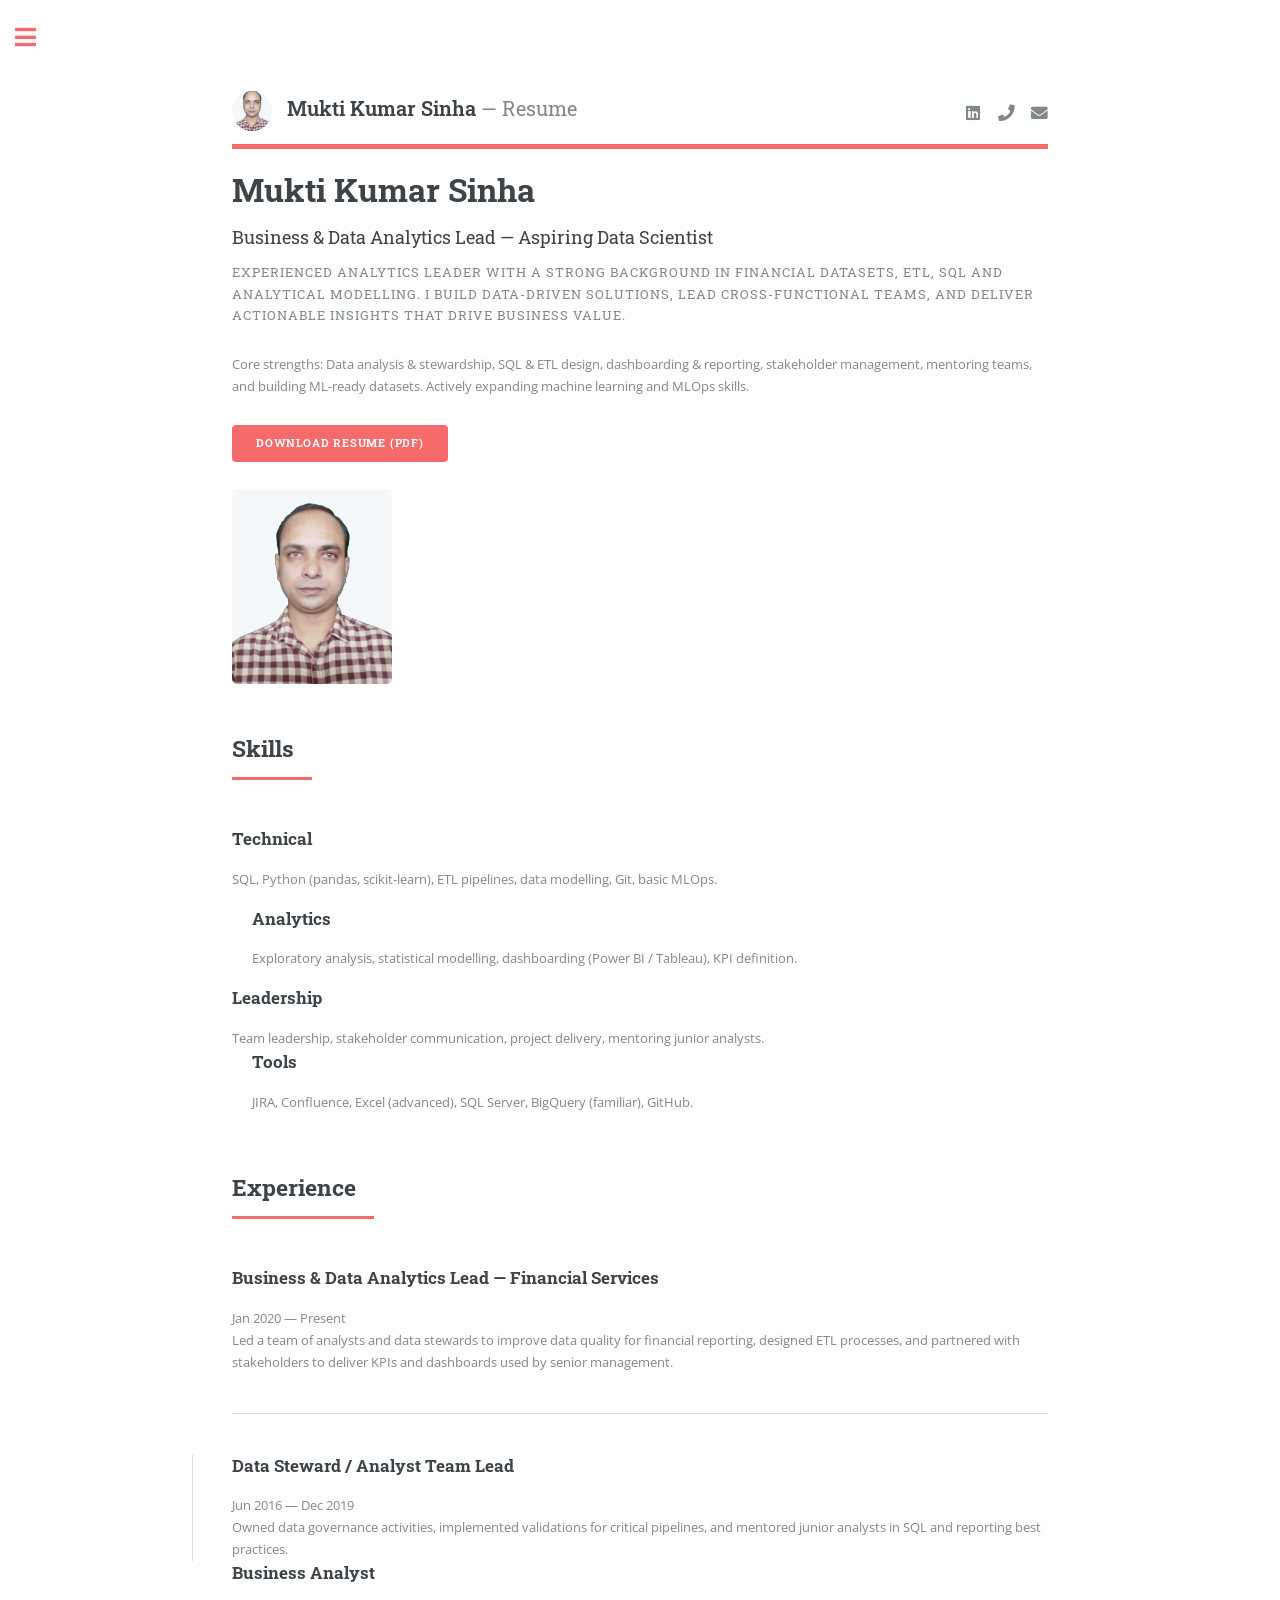
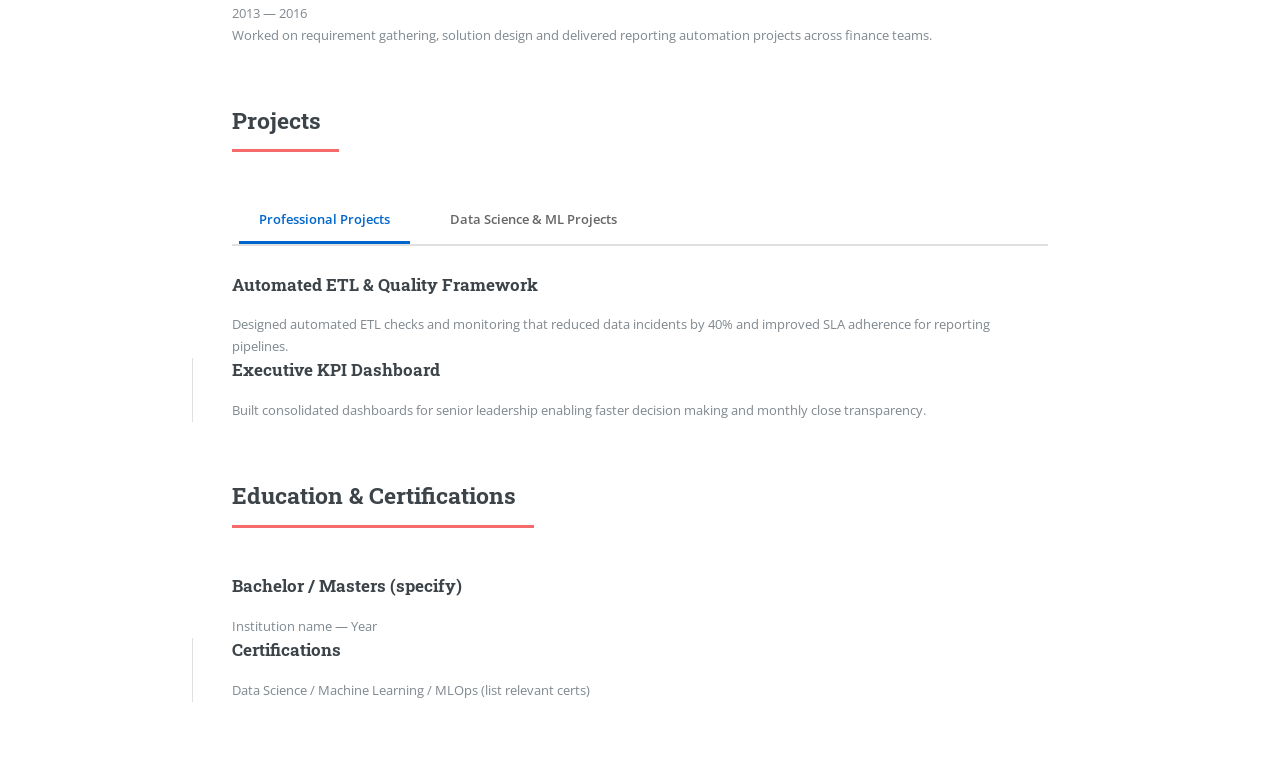
==== commit 0cb4b722: "added layout setting" ====
--- a/index.html
+++ b/index.html
@@ -6,149 +6,224 @@
 -->
 <html>
 	<head>
-		<title>Editorial by HTML5 UP</title>
+		<title>Mukti Kumar Sinha —Portfolio</title>
 		<meta charset="utf-8" />
 		<meta name="viewport" content="width=device-width, initial-scale=1, user-scalable=no" />
 		<link rel="stylesheet" href="assets/css/main.css" />
+			<link rel="stylesheet" href="assets/css/resume.css" />
 	</head>
 	<body class="is-preload">
 
+		<!-- Print header (visible only when printing) -->
+		<div id="print-header" class="print-only">
+			<div class="print-inner">
+				<strong>Mukti Kumar Sinha</strong> — Business & Data Analytics Lead
+				&nbsp;|&nbsp;
+				<a href="mailto:muktikumarsinha@gmail.com">muktikumarsinha@gmail.com</a>
+				&nbsp;|&nbsp;
+				<a href="tel:+919123426388">+91 91234 26388</a>
+			</div>
+		</div>
+
 		<!-- Wrapper -->
-			<div id="wrapper">
-
-				<!-- Main -->
-					<div id="main">
-						<div class="inner">
-
-							<!-- Header -->
-								<header id="header">
-									<a href="index.html" class="logo"><strong>Editorial</strong> by HTML5 UP</a>
-									<ul class="icons">
-										<li><a href="#" class="icon brands fa-twitter"><span class="label">Twitter</span></a></li>
-										<li><a href="#" class="icon brands fa-facebook-f"><span class="label">Facebook</span></a></li>
-										<li><a href="#" class="icon brands fa-snapchat-ghost"><span class="label">Snapchat</span></a></li>
-										<li><a href="#" class="icon brands fa-instagram"><span class="label">Instagram</span></a></li>
-										<li><a href="#" class="icon brands fa-medium-m"><span class="label">Medium</span></a></li>
-									</ul>
+		<div id="wrapper">
+
+			<!-- Main -->
+			<div id="main">
+				<div class="inner">
+
+					<!-- Header -->
+					<header id="header">
+						<a href="index.html" class="logo">
+							<img src="images/Mukti.jpg" class="header-avatar" alt="Mukti Kumar Sinha" />
+							<strong>Mukti Kumar Sinha</strong> — Resume
+						</a>
+						<ul class="icons">
+							<li><a href="https://www.linkedin.com/in/mukti-sinha-b60a95191" target="_blank" class="icon brands fa-linkedin" title="LinkedIn"><span class="label">LinkedIn</span></a></li>
+							<li><a href="tel:+919123426388" class="icon solid fa-phone" title="Call me"><span class="label">Phone</span></a></li>
+							<li><a href="mailto:muktikumarsinha@gmail.com" class="icon solid fa-envelope" title="Email me"><span class="label">Email</span></a></li>
+						</ul>
+					</header>
+
+					<!-- Banner -->
+					<section id="about">
+						<div class="content">
+							<header>
+								<h1 style="font-size: 2rem;">Mukti Kumar Sinha<br />
+								<span style="font-size:1.1rem; font-weight:400;">Business & Data Analytics Lead — Aspiring Data Scientist</span></h1>
+								<p>Experienced analytics leader with a strong background in financial datasets, ETL, SQL and analytical modelling. I build data-driven solutions, lead cross-functional teams, and deliver actionable insights that drive business value.</p>
+							</header>
+							<p>Core strengths: Data analysis & stewardship, SQL & ETL design, dashboarding & reporting, stakeholder management, mentoring teams, and building ML-ready datasets. Actively expanding machine learning and MLOps skills.</p>
+							<ul class="actions">
+								<li><a href="assets/resume.pdf" class="button big" download>Download Resume (PDF)</a></li>
+							</ul>
+						</div>
+						<span class="image object">
+							<img src="images/Mukti.jpg" class="profile-photo" alt="Mukti Kumar Sinha — photo" />
+						</span>
+					</section>
+
+					<!-- Skills -->
+					<section id="skills">
+						<header class="major">
+							<h2>Skills</h2>
+						</header>
+						<div class="features">
+							<article>
+								<span class="icon fa-code"></span>
+								<div class="content">
+									<h3>Technical</h3>
+									<p>SQL, Python (pandas, scikit-learn), ETL pipelines, data modelling, Git, basic MLOps.</p>
+								</div>
+							</article>
+							<article>
+								<span class="icon solid fa-chart-line"></span>
+								<div class="content">
+									<h3>Analytics</h3>
+									<p>Exploratory analysis, statistical modelling, dashboarding (Power BI / Tableau), KPI definition.</p>
+								</div>
+							</article>
+							<article>
+								<span class="icon solid fa-users"></span>
+								<div class="content">
+									<h3>Leadership</h3>
+									<p>Team leadership, stakeholder communication, project delivery, mentoring junior analysts.</p>
+								</div>
+							</article>
+							<article>
+								<span class="icon solid fa-cogs"></span>
+								<div class="content">
+									<h3>Tools</h3>
+									<p>JIRA, Confluence, Excel (advanced), SQL Server, BigQuery (familiar), GitHub.</p>
+								</div>
+							</article>
+						</div>
+					</section>
+
+					<!-- Experience -->
+					<section id="experience">
+						<header class="major">
+							<h2>Experience</h2>
+						</header>
+						<div class="posts">
+							<article>
+								<h3>Business & Data Analytics Lead — Financial Services</h3>
+								<small>Jan 2020 — Present</small>
+								<p>Led a team of analysts and data stewards to improve data quality for financial reporting, designed ETL processes, and partnered with stakeholders to deliver KPIs and dashboards used by senior management.</p>
+							</article>
+							<article>
+								<h3>Data Steward / Analyst Team Lead</h3>
+								<small>Jun 2016 — Dec 2019</small>
+								<p>Owned data governance activities, implemented validations for critical pipelines, and mentored junior analysts in SQL and reporting best practices.</p>
+							</article>
+							<article>
+								<h3>Business Analyst</h3>
+								<small>2013 — 2016</small>
+								<p>Worked on requirement gathering, solution design and delivered reporting automation projects across finance teams.</p>
+							</article>
+						</div>
+					</section>
+
+				<!-- Projects -->
+				<section id="projects">
+					<header class="major">
+						<h2>Projects</h2>
+					</header>
+
+					<!-- Project Category Tabs -->
+					<div style="margin-bottom: 2em;">
+						<ul style="list-style: none; padding: 0; display: flex; gap: 1em; flex-wrap: wrap; border-bottom: 2px solid #e0e0e0;">
+							<li>
+								<a href="#" class="project-tab active" data-category="professional" style="display: inline-block; padding: 0.75em 1.5em; border-bottom: 3px solid #0066cc; font-weight: 600; color: #0066cc; text-decoration: none; cursor: pointer;">
+									Professional Projects
+								</a>
+							</li>
+							<li>
+								<a href="#" class="project-tab" data-category="datasci" style="display: inline-block; padding: 0.75em 1.5em; border-bottom: 3px solid transparent; font-weight: 600; color: #666; text-decoration: none; cursor: pointer;">
+									Data Science & ML Projects
+								</a>
+							</li>
+						</ul>
+					</div>
+
+					<!-- Professional Projects -->
+					<div id="professional-projects" class="project-category" style="display: block;">
+						<div class="posts">
+							<article>
+								<h3>Automated ETL & Quality Framework</h3>
+								<p>Designed automated ETL checks and monitoring that reduced data incidents by 40% and improved SLA adherence for reporting pipelines.</p>
+							</article>
+							<article>
+								<h3>Executive KPI Dashboard</h3>
+								<p>Built consolidated dashboards for senior leadership enabling faster decision making and monthly close transparency.</p>
+							</article>
+						</div>
+					</div>
+
+					<!-- Data Science & ML Projects -->
+					<div id="datasci-projects" class="project-category" style="display: none;">
+						<div class="posts">
+							<article>
+								<h3>Coming Soon</h3>
+								<p>Data science and machine learning projects will be showcased here soon. Stay tuned!</p>
+							</article>
+						</div>
+					</div>
+				</section>
+
+				<!-- Project Tab Switching Script -->
+				<script>
+					document.addEventListener('DOMContentLoaded', function() {
+						const tabs = document.querySelectorAll('.project-tab');
+						const categories = document.querySelectorAll('.project-category');
+
+						tabs.forEach(tab => {
+							tab.addEventListener('click', function(e) {
+								e.preventDefault();
+								const category = this.getAttribute('data-category');
+
+								// Hide all categories
+								categories.forEach(cat => {
+									cat.style.display = 'none';
+								});
+
+								// Remove active style from all tabs
+								tabs.forEach(t => {
+									t.style.borderBottomColor = 'transparent';
+									t.style.color = '#666';
+								});
+
+								// Show selected category
+								document.getElementById(category + '-projects').style.display = 'block';
+
+								// Add active style to clicked tab
+								this.style.borderBottomColor = '#0066cc';
+								this.style.color = '#0066cc';
+							});
+						});
+					});
+				</script>							<!-- Education -->
+							<section id="education">
+								<header class="major">
+									<h2>Education & Certifications</h2>
 								</header>
-
-							<!-- Banner -->
-								<section id="banner">
-									<div class="content">
-										<header>
-											<h1>Hi, I’m Editorial<br />
-											by HTML5 UP</h1>
-											<p>A free and fully responsive site template</p>
-										</header>
-										<p>Aenean ornare velit lacus, ac varius enim ullamcorper eu. Proin aliquam facilisis ante interdum congue. Integer mollis, nisl amet convallis, porttitor magna ullamcorper, amet egestas mauris. Ut magna finibus nisi nec lacinia. Nam maximus erat id euismod egestas. Pellentesque sapien ac quam. Lorem ipsum dolor sit nullam.</p>
-										<ul class="actions">
-											<li><a href="#" class="button big">Learn More</a></li>
-										</ul>
-									</div>
-									<span class="image object">
-										<img src="images/pic10.jpg" alt="" />
-									</span>
-								</section>
-
-							<!-- Section -->
-								<section>
-									<header class="major">
-										<h2>Erat lacinia</h2>
-									</header>
-									<div class="features">
-										<article>
-											<span class="icon fa-gem"></span>
-											<div class="content">
-												<h3>Portitor ullamcorper</h3>
-												<p>Aenean ornare velit lacus, ac varius enim lorem ullamcorper dolore. Proin aliquam facilisis ante interdum. Sed nulla amet lorem feugiat tempus aliquam.</p>
-											</div>
-										</article>
-										<article>
-											<span class="icon solid fa-paper-plane"></span>
-											<div class="content">
-												<h3>Sapien veroeros</h3>
-												<p>Aenean ornare velit lacus, ac varius enim lorem ullamcorper dolore. Proin aliquam facilisis ante interdum. Sed nulla amet lorem feugiat tempus aliquam.</p>
-											</div>
-										</article>
-										<article>
-											<span class="icon solid fa-rocket"></span>
-											<div class="content">
-												<h3>Quam lorem ipsum</h3>
-												<p>Aenean ornare velit lacus, ac varius enim lorem ullamcorper dolore. Proin aliquam facilisis ante interdum. Sed nulla amet lorem feugiat tempus aliquam.</p>
-											</div>
-										</article>
-										<article>
-											<span class="icon solid fa-signal"></span>
-											<div class="content">
-												<h3>Sed magna finibus</h3>
-												<p>Aenean ornare velit lacus, ac varius enim lorem ullamcorper dolore. Proin aliquam facilisis ante interdum. Sed nulla amet lorem feugiat tempus aliquam.</p>
-											</div>
-										</article>
-									</div>
-								</section>
-
-							<!-- Section -->
-								<section>
-									<header class="major">
-										<h2>Ipsum sed dolor</h2>
-									</header>
-									<div class="posts">
-										<article>
-											<a href="#" class="image"><img src="images/pic01.jpg" alt="" /></a>
-											<h3>Interdum aenean</h3>
-											<p>Aenean ornare velit lacus, ac varius enim lorem ullamcorper dolore. Proin aliquam facilisis ante interdum. Sed nulla amet lorem feugiat tempus aliquam.</p>
-											<ul class="actions">
-												<li><a href="#" class="button">More</a></li>
-											</ul>
-										</article>
-										<article>
-											<a href="#" class="image"><img src="images/pic02.jpg" alt="" /></a>
-											<h3>Nulla amet dolore</h3>
-											<p>Aenean ornare velit lacus, ac varius enim lorem ullamcorper dolore. Proin aliquam facilisis ante interdum. Sed nulla amet lorem feugiat tempus aliquam.</p>
-											<ul class="actions">
-												<li><a href="#" class="button">More</a></li>
-											</ul>
-										</article>
-										<article>
-											<a href="#" class="image"><img src="images/pic03.jpg" alt="" /></a>
-											<h3>Tempus ullamcorper</h3>
-											<p>Aenean ornare velit lacus, ac varius enim lorem ullamcorper dolore. Proin aliquam facilisis ante interdum. Sed nulla amet lorem feugiat tempus aliquam.</p>
-											<ul class="actions">
-												<li><a href="#" class="button">More</a></li>
-											</ul>
-										</article>
-										<article>
-											<a href="#" class="image"><img src="images/pic04.jpg" alt="" /></a>
-											<h3>Sed etiam facilis</h3>
-											<p>Aenean ornare velit lacus, ac varius enim lorem ullamcorper dolore. Proin aliquam facilisis ante interdum. Sed nulla amet lorem feugiat tempus aliquam.</p>
-											<ul class="actions">
-												<li><a href="#" class="button">More</a></li>
-											</ul>
-										</article>
-										<article>
-											<a href="#" class="image"><img src="images/pic05.jpg" alt="" /></a>
-											<h3>Feugiat lorem aenean</h3>
-											<p>Aenean ornare velit lacus, ac varius enim lorem ullamcorper dolore. Proin aliquam facilisis ante interdum. Sed nulla amet lorem feugiat tempus aliquam.</p>
-											<ul class="actions">
-												<li><a href="#" class="button">More</a></li>
-											</ul>
-										</article>
-										<article>
-											<a href="#" class="image"><img src="images/pic06.jpg" alt="" /></a>
-											<h3>Amet varius aliquam</h3>
-											<p>Aenean ornare velit lacus, ac varius enim lorem ullamcorper dolore. Proin aliquam facilisis ante interdum. Sed nulla amet lorem feugiat tempus aliquam.</p>
-											<ul class="actions">
-												<li><a href="#" class="button">More</a></li>
-											</ul>
-										</article>
-									</div>
-								</section>
-
-						</div>
-					</div>
-
-				<!-- Sidebar -->
-					<div id="sidebar">
+								<div class="posts">
+									<article>
+										<h3>Bachelor / Masters (specify)</h3>
+										<p>Institution name — Year</p>
+									</article>
+									<article>
+										<h3>Certifications</h3>
+										<p>Data Science / Machine Learning / MLOps (list relevant certs)</p>
+									</article>
+						</div>
+					</section>
+
+				</div>
+			</div>
+
+			<!-- Sidebar -->
+			<div id="sidebar">
 						<div class="inner">
 
 							<!-- Search -->
@@ -164,82 +239,35 @@
 										<h2>Menu</h2>
 									</header>
 									<ul>
-										<li><a href="index.html">Homepage</a></li>
-										<li><a href="generic.html">Generic</a></li>
-										<li><a href="elements.html">Elements</a></li>
-										<li>
-											<span class="opener">Submenu</span>
-											<ul>
-												<li><a href="#">Lorem Dolor</a></li>
-												<li><a href="#">Ipsum Adipiscing</a></li>
-												<li><a href="#">Tempus Magna</a></li>
-												<li><a href="#">Feugiat Veroeros</a></li>
-											</ul>
-										</li>
-										<li><a href="#">Etiam Dolore</a></li>
-										<li><a href="#">Adipiscing</a></li>
-										<li>
-											<span class="opener">Another Submenu</span>
-											<ul>
-												<li><a href="#">Lorem Dolor</a></li>
-												<li><a href="#">Ipsum Adipiscing</a></li>
-												<li><a href="#">Tempus Magna</a></li>
-												<li><a href="#">Feugiat Veroeros</a></li>
-											</ul>
-										</li>
-										<li><a href="#">Maximus Erat</a></li>
-										<li><a href="#">Sapien Mauris</a></li>
-										<li><a href="#">Amet Lacinia</a></li>
+										<li><a href="#about">About</a></li>
+										<li><a href="#skills">Skills</a></li>
+										<li><a href="#experience">Experience</a></li>
+										<li><a href="#projects">Projects</a></li>
+										<li><a href="#education">Education</a></li>
+										<li><a href="assets/resume.pdf" download>Download Resume</a></li>
 									</ul>
 								</nav>
 
-							<!-- Section -->
-								<section>
-									<header class="major">
-										<h2>Ante interdum</h2>
-									</header>
-									<div class="mini-posts">
-										<article>
-											<a href="#" class="image"><img src="images/pic07.jpg" alt="" /></a>
-											<p>Aenean ornare velit lacus, ac varius enim lorem ullamcorper dolore aliquam.</p>
-										</article>
-										<article>
-											<a href="#" class="image"><img src="images/pic08.jpg" alt="" /></a>
-											<p>Aenean ornare velit lacus, ac varius enim lorem ullamcorper dolore aliquam.</p>
-										</article>
-										<article>
-											<a href="#" class="image"><img src="images/pic09.jpg" alt="" /></a>
-											<p>Aenean ornare velit lacus, ac varius enim lorem ullamcorper dolore aliquam.</p>
-										</article>
-									</div>
-									<ul class="actions">
-										<li><a href="#" class="button">More</a></li>
-									</ul>
-								</section>
-
-							<!-- Section -->
-								<section>
-									<header class="major">
-										<h2>Get in touch</h2>
-									</header>
-									<p>Sed varius enim lorem ullamcorper dolore aliquam aenean ornare velit lacus, ac varius enim lorem ullamcorper dolore. Proin sed aliquam facilisis ante interdum. Sed nulla amet lorem feugiat tempus aliquam.</p>
-									<ul class="contact">
-										<li class="icon solid fa-envelope"><a href="#">information@untitled.tld</a></li>
-										<li class="icon solid fa-phone">(000) 000-0000</li>
-										<li class="icon solid fa-home">1234 Somewhere Road #8254<br />
-										Nashville, TN 00000-0000</li>
-									</ul>
-								</section>
+							<!-- Contact -->
+							<section>
+								<header class="major">
+									<h2>Get in touch</h2>
+								</header>
+								<p>If you'd like to connect about opportunities, projects or consulting, please reach out.</p>
+								<ul class="contact">
+									<li class="icon solid fa-envelope"><a href="mailto:muktikumarsinha@gmail.com">muktikumarsinha@gmail.com</a></li>
+									<li class="icon solid fa-phone"><a href="tel:+919123426388">+91 91234 26388</a></li>
+									<li class="icon solid fa-home">Based in India</li>
+								</ul>
+							</section>
 
 							<!-- Footer -->
 								<footer id="footer">
-									<p class="copyright">&copy; Untitled. All rights reserved. Demo Images: <a href="https://unsplash.com">Unsplash</a>. Design: <a href="https://html5up.net">HTML5 UP</a>.</p>
+									<p class="copyright">&copy; Mukti Kumar Sinha. All rights reserved. Demo Images: <a href="https://unsplash.com">Unsplash</a>. Design: <a href="https://html5up.net">HTML5 UP</a>.</p>
 								</footer>
 
-						</div>
-					</div>
-
-			</div>
+					</div>
+				</div>
 
 		<!-- Scripts -->
 			<script src="assets/js/jquery.min.js"></script>
--- a/assets/css/resume.css
+++ b/assets/css/resume.css
@@ -0,0 +1,110 @@
+/* Resume-specific overrides and print styles */
+
+/* Layout: constrain main content to resume width */
+#main > .inner {
+  max-width: 55rem; /* ~880px */
+  padding: 1.5rem 2rem;
+}
+
+/* Make section spacing tighter for resume look */
+#main > .inner > section {
+  padding: 1.25rem 0;
+  border-top: none;
+}
+
+/* Header tweaks */
+header#header .logo {
+  font-size: 1.25rem;
+}
+header#header ul.icons { margin-top: 0.5rem; }
+
+/* Simplify features/posts for linear resume flow */
+.features, .posts {
+  display: block;
+  margin: 0 0 1rem 0;
+  width: 100%;
+}
+.features article, .posts article {
+  display: block;
+  width: 100%;
+  margin: 0 0 1rem 0;
+}
+.features article .icon { display: none; }
+
+/* Make buttons more prominent for download */
+.button.big {
+  background-color: #f56a6a;
+  color: #fff !important;
+  box-shadow: none;
+  border-radius: 0.25rem;
+}
+
+/* Contact list smaller and tighter */
+ul.contact li {
+  padding-top: 0.75rem;
+  margin-top: 0.75rem;
+}
+
+/* Print styles: hide non-essential UI and show links inline */
+@media print {
+  /* clean page */
+  body, html { background: #ffffff; color: #000; }
+
+  /* hide sidebar, navigation, and buttons */
+  #sidebar, .icons, .toggle, ul.actions, .button { display: none !important; }
+
+  /* remove images for a compact resume */
+  img { display: none !important; }
+
+  /* Ensure main area uses full printable width */
+  #main > .inner { max-width: 100%; padding: 0; }
+
+  /* make headings black and normal weight for print */
+  h1, h2, h3, h4 { color: #000; font-weight: 700; }
+
+  /* show link URLs after link text */
+  a[href]:after { content: " (" attr(href) ")"; color: #000; }
+
+  /* avoid page breaks inside experience/project items */
+  .posts article, .features article { page-break-inside: avoid; }
+}
+
+/* Print header: hidden on screen, visible in print */
+#print-header { display: none; }
+
+@media print {
+  /* show print header and pin to top */
+  #print-header { display: block; position: fixed; top: 0; left: 0; right: 0; background: #fff; border-bottom: 1px solid #000; z-index: 9999; }
+  #print-header .print-inner { max-width: 100%; padding: 0.6rem 1rem; font-size: 12pt; color: #000; }
+
+  /* hide the on-screen header to avoid duplication */
+  header#header { display: none !important; }
+
+  /* ensure content doesn't overlap the fixed print header */
+  #main > .inner { margin-top: 2.2rem; }
+}
+
+/* Profile photo styles */
+.profile-photo {
+  border-radius: 50%;
+  width: 160px;
+  height: 160px;
+  object-fit: cover;
+  display: block;
+}
+
+/* Small avatar for header */
+.header-avatar {
+  border-radius: 50%;
+  width: 40px;
+  height: 40px;
+  object-fit: cover;
+  vertical-align: middle;
+  margin-right: 0.6rem;
+}
+
+/* Ensure other images scale nicely */
+.image img {
+  max-width: 100%;
+  height: auto;
+}
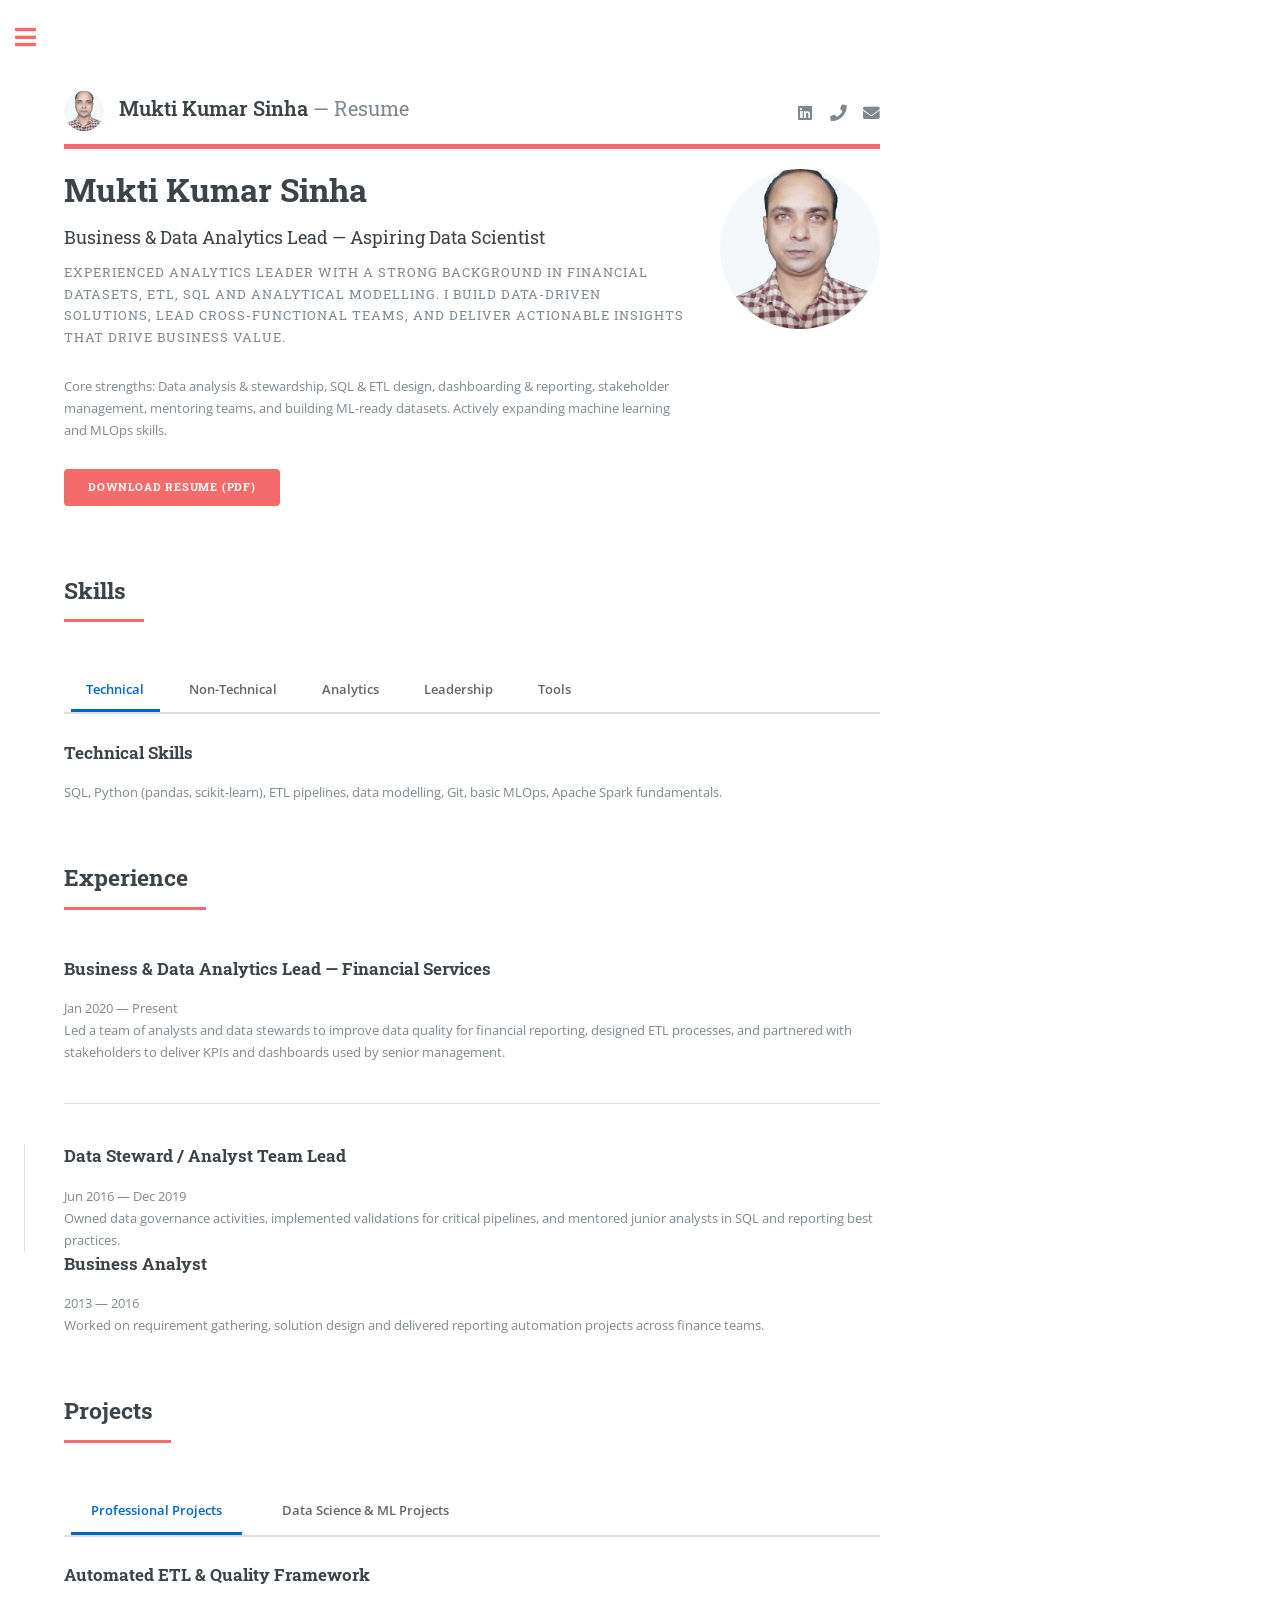
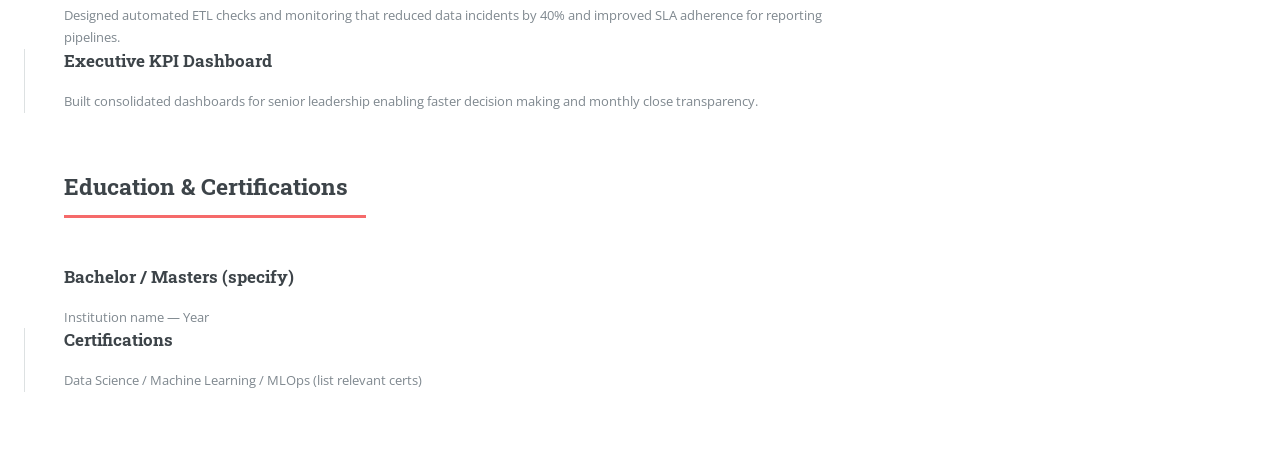
==== commit cf75f984: "updated layout setting" ====
--- a/index.html
+++ b/index.html
@@ -45,60 +45,159 @@
 						</ul>
 					</header>
 
-					<!-- Banner -->
-					<section id="about">
-						<div class="content">
-							<header>
-								<h1 style="font-size: 2rem;">Mukti Kumar Sinha<br />
-								<span style="font-size:1.1rem; font-weight:400;">Business & Data Analytics Lead — Aspiring Data Scientist</span></h1>
-								<p>Experienced analytics leader with a strong background in financial datasets, ETL, SQL and analytical modelling. I build data-driven solutions, lead cross-functional teams, and deliver actionable insights that drive business value.</p>
-							</header>
-							<p>Core strengths: Data analysis & stewardship, SQL & ETL design, dashboarding & reporting, stakeholder management, mentoring teams, and building ML-ready datasets. Actively expanding machine learning and MLOps skills.</p>
-							<ul class="actions">
-								<li><a href="assets/resume.pdf" class="button big" download>Download Resume (PDF)</a></li>
-							</ul>
-						</div>
-						<span class="image object">
-							<img src="images/Mukti.jpg" class="profile-photo" alt="Mukti Kumar Sinha — photo" />
-						</span>
-					</section>
-
-					<!-- Skills -->
-					<section id="skills">
-						<header class="major">
-							<h2>Skills</h2>
+				<!-- Banner -->
+				<section id="about" style="display: flex; gap: 2rem; align-items: flex-start;">
+					<div class="content" style="flex: 1;">
+						<header>
+							<h1 style="font-size: 2rem;">Mukti Kumar Sinha<br />
+							<span style="font-size:1.1rem; font-weight:400;">Business & Data Analytics Lead — Aspiring Data Scientist</span></h1>
+							<p>Experienced analytics leader with a strong background in financial datasets, ETL, SQL and analytical modelling. I build data-driven solutions, lead cross-functional teams, and deliver actionable insights that drive business value.</p>
 						</header>
+						<p>Core strengths: Data analysis & stewardship, SQL & ETL design, dashboarding & reporting, stakeholder management, mentoring teams, and building ML-ready datasets. Actively expanding machine learning and MLOps skills.</p>
+						<ul class="actions">
+							<li><a href="assets/resume.pdf" class="button big" download>Download Resume (PDF)</a></li>
+						</ul>
+					</div>
+					<div style="flex-shrink: 0;">
+						<img src="images/Mukti.jpg" class="profile-photo" alt="Mukti Kumar Sinha — photo" />
+					</div>
+				</section>
+
+				<!-- Skills -->
+				<section id="skills">
+					<header class="major">
+						<h2>Skills</h2>
+					</header>
+
+					<!-- Skill Category Tabs -->
+					<div style="margin-bottom: 2em;">
+						<ul style="list-style: none; padding: 0; display: flex; gap: 0.5em; flex-wrap: wrap; border-bottom: 2px solid #e0e0e0;">
+							<li>
+								<a href="#" class="skill-tab active" data-skill="technical" style="display: inline-block; padding: 0.75em 1.25em; border-bottom: 3px solid #0066cc; font-weight: 600; color: #0066cc; text-decoration: none; cursor: pointer; font-size: 0.95em;">
+									Technical
+								</a>
+							</li>
+							<li>
+								<a href="#" class="skill-tab" data-skill="nontechnical" style="display: inline-block; padding: 0.75em 1.25em; border-bottom: 3px solid transparent; font-weight: 600; color: #666; text-decoration: none; cursor: pointer; font-size: 0.95em;">
+									Non-Technical
+								</a>
+							</li>
+							<li>
+								<a href="#" class="skill-tab" data-skill="analytics" style="display: inline-block; padding: 0.75em 1.25em; border-bottom: 3px solid transparent; font-weight: 600; color: #666; text-decoration: none; cursor: pointer; font-size: 0.95em;">
+									Analytics
+								</a>
+							</li>
+							<li>
+								<a href="#" class="skill-tab" data-skill="leadership" style="display: inline-block; padding: 0.75em 1.25em; border-bottom: 3px solid transparent; font-weight: 600; color: #666; text-decoration: none; cursor: pointer; font-size: 0.95em;">
+									Leadership
+								</a>
+							</li>
+							<li>
+								<a href="#" class="skill-tab" data-skill="tools" style="display: inline-block; padding: 0.75em 1.25em; border-bottom: 3px solid transparent; font-weight: 600; color: #666; text-decoration: none; cursor: pointer; font-size: 0.95em;">
+									Tools
+								</a>
+							</li>
+						</ul>
+					</div>
+
+					<!-- Technical Skills -->
+					<div id="technical-skills" class="skill-category" style="display: block;">
 						<div class="features">
 							<article>
 								<span class="icon fa-code"></span>
 								<div class="content">
-									<h3>Technical</h3>
-									<p>SQL, Python (pandas, scikit-learn), ETL pipelines, data modelling, Git, basic MLOps.</p>
-								</div>
-							</article>
+									<h3>Technical Skills</h3>
+									<p>SQL, Python (pandas, scikit-learn), ETL pipelines, data modelling, Git, basic MLOps, Apache Spark fundamentals.</p>
+								</div>
+							</article>
+						</div>
+					</div>
+
+					<!-- Non-Technical Skills -->
+					<div id="nontechnical-skills" class="skill-category" style="display: none;">
+						<div class="features">
+							<article>
+								<span class="icon solid fa-comments"></span>
+								<div class="content">
+									<h3>Non-Technical Skills</h3>
+									<p>Problem-solving, critical thinking, business acumen, adaptability, attention to detail, documentation best practices.</p>
+								</div>
+							</article>
+						</div>
+					</div>
+
+					<!-- Analytics Skills -->
+					<div id="analytics-skills" class="skill-category" style="display: none;">
+						<div class="features">
 							<article>
 								<span class="icon solid fa-chart-line"></span>
 								<div class="content">
-									<h3>Analytics</h3>
-									<p>Exploratory analysis, statistical modelling, dashboarding (Power BI / Tableau), KPI definition.</p>
-								</div>
-							</article>
+									<h3>Analytics & Data Skills</h3>
+									<p>Exploratory data analysis, statistical modelling, A/B testing, dashboarding (Power BI / Tableau), KPI definition, data visualization, predictive analytics.</p>
+								</div>
+							</article>
+						</div>
+					</div>
+
+					<!-- Leadership Skills -->
+					<div id="leadership-skills" class="skill-category" style="display: none;">
+						<div class="features">
 							<article>
 								<span class="icon solid fa-users"></span>
 								<div class="content">
-									<h3>Leadership</h3>
-									<p>Team leadership, stakeholder communication, project delivery, mentoring junior analysts.</p>
-								</div>
-							</article>
+									<h3>Leadership & Management</h3>
+									<p>Team leadership, stakeholder communication, project delivery, mentoring junior analysts, cross-functional collaboration, requirement gathering.</p>
+								</div>
+							</article>
+						</div>
+					</div>
+
+					<!-- Tools Skills -->
+					<div id="tools-skills" class="skill-category" style="display: none;">
+						<div class="features">
 							<article>
 								<span class="icon solid fa-cogs"></span>
 								<div class="content">
-									<h3>Tools</h3>
-									<p>JIRA, Confluence, Excel (advanced), SQL Server, BigQuery (familiar), GitHub.</p>
-								</div>
-							</article>
-						</div>
-					</section>
+									<h3>Tools & Platforms</h3>
+									<p>JIRA, Confluence, Excel (advanced), SQL Server, BigQuery, GitHub, Power BI, Tableau, Airflow (familiar), Databricks.</p>
+								</div>
+							</article>
+						</div>
+					</div>
+				</section>
+
+				<!-- Skill Tab Switching Script -->
+				<script>
+					document.addEventListener('DOMContentLoaded', function() {
+						const tabs = document.querySelectorAll('.skill-tab');
+						const categories = document.querySelectorAll('.skill-category');
+
+						tabs.forEach(tab => {
+							tab.addEventListener('click', function(e) {
+								e.preventDefault();
+								const skillType = this.getAttribute('data-skill');
+
+								// Hide all categories
+								categories.forEach(cat => {
+									cat.style.display = 'none';
+								});
+
+								// Remove active style from all tabs
+								tabs.forEach(t => {
+									t.style.borderBottomColor = 'transparent';
+									t.style.color = '#666';
+								});
+
+								// Show selected category
+								document.getElementById(skillType + '-skills').style.display = 'block';
+
+								// Add active style to clicked tab
+								this.style.borderBottomColor = '#0066cc';
+								this.style.color = '#0066cc';
+							});
+						});
+					});
+				</script>
 
 					<!-- Experience -->
 					<section id="experience">
--- a/assets/css/resume.css
+++ b/assets/css/resume.css
@@ -4,6 +4,12 @@
 #main > .inner {
   max-width: 55rem; /* ~880px */
   padding: 1.5rem 2rem;
+  margin-left: 2rem; /* Add left indentation */
+}
+
+/* Reduce gap between sidebar and main */
+#wrapper {
+  gap: 1rem !important; /* Reduce gap between main and sidebar */
 }
 
 /* Make section spacing tighter for resume look */
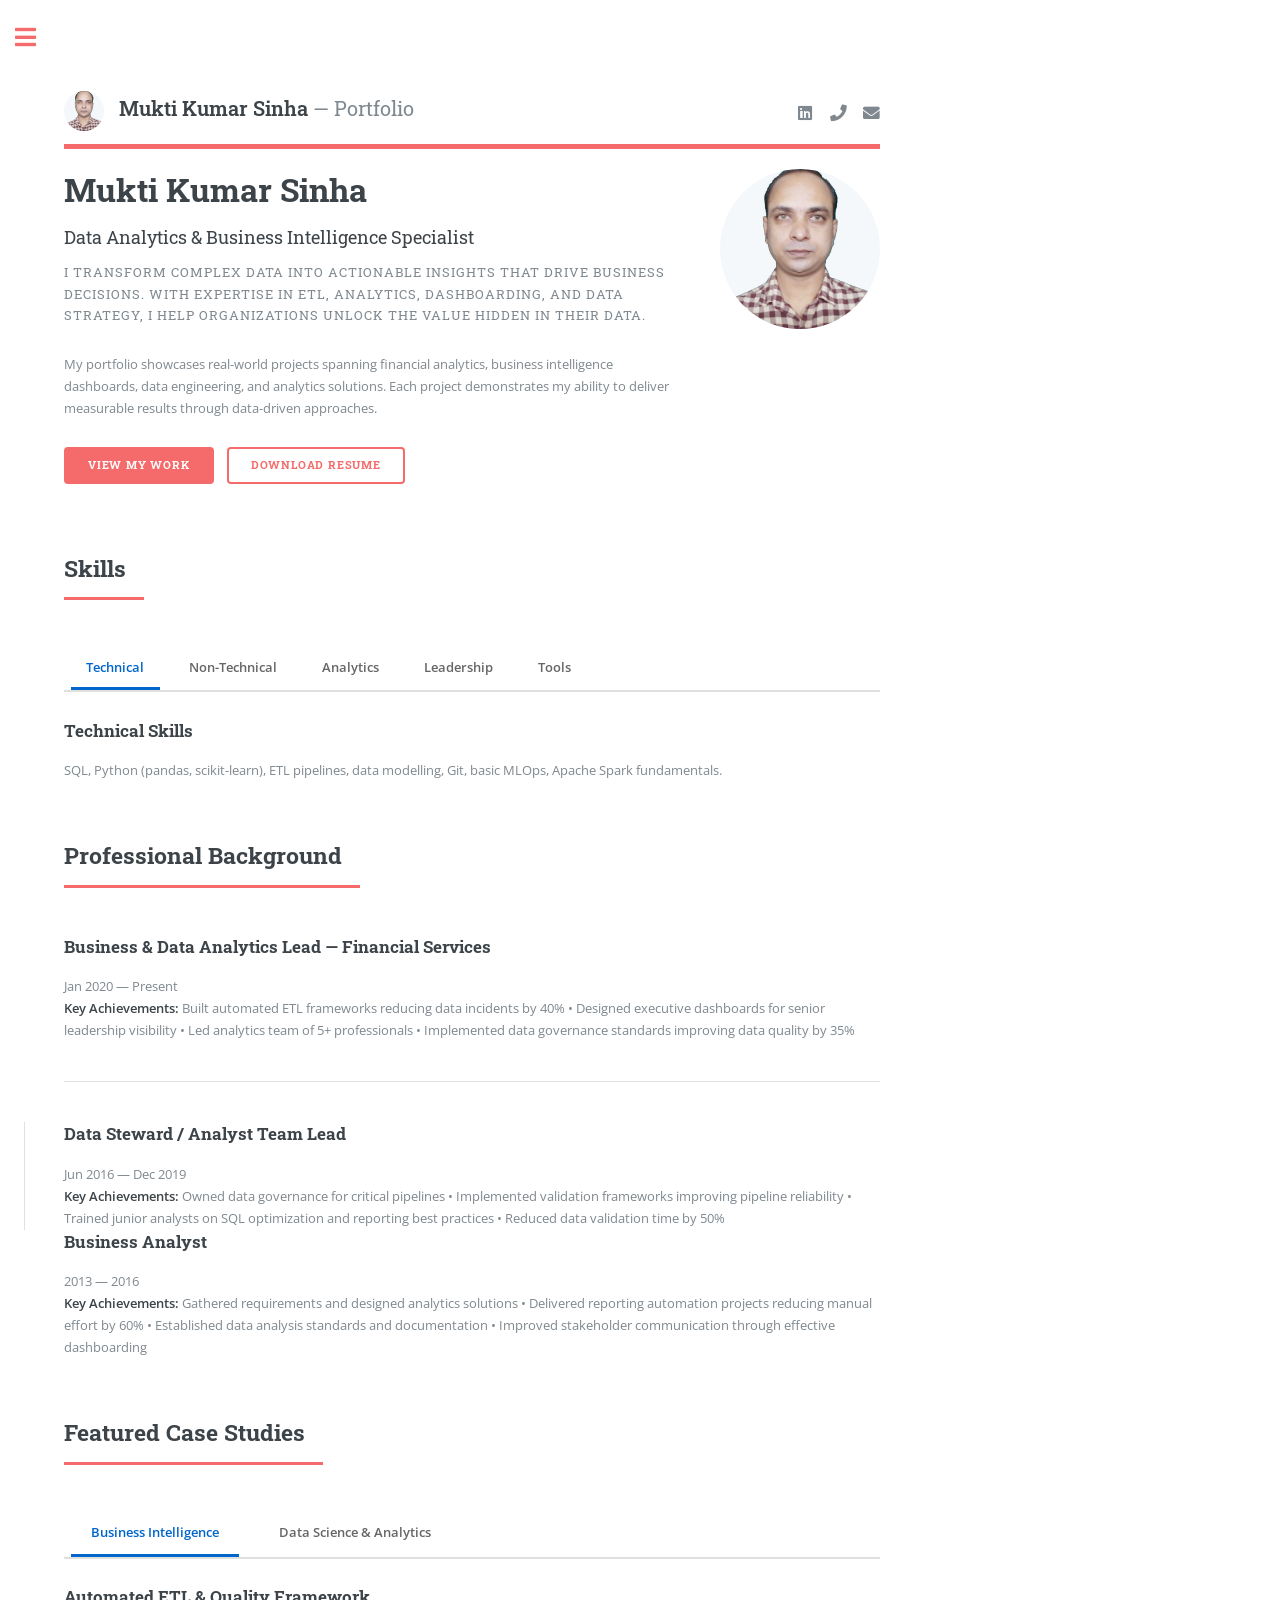
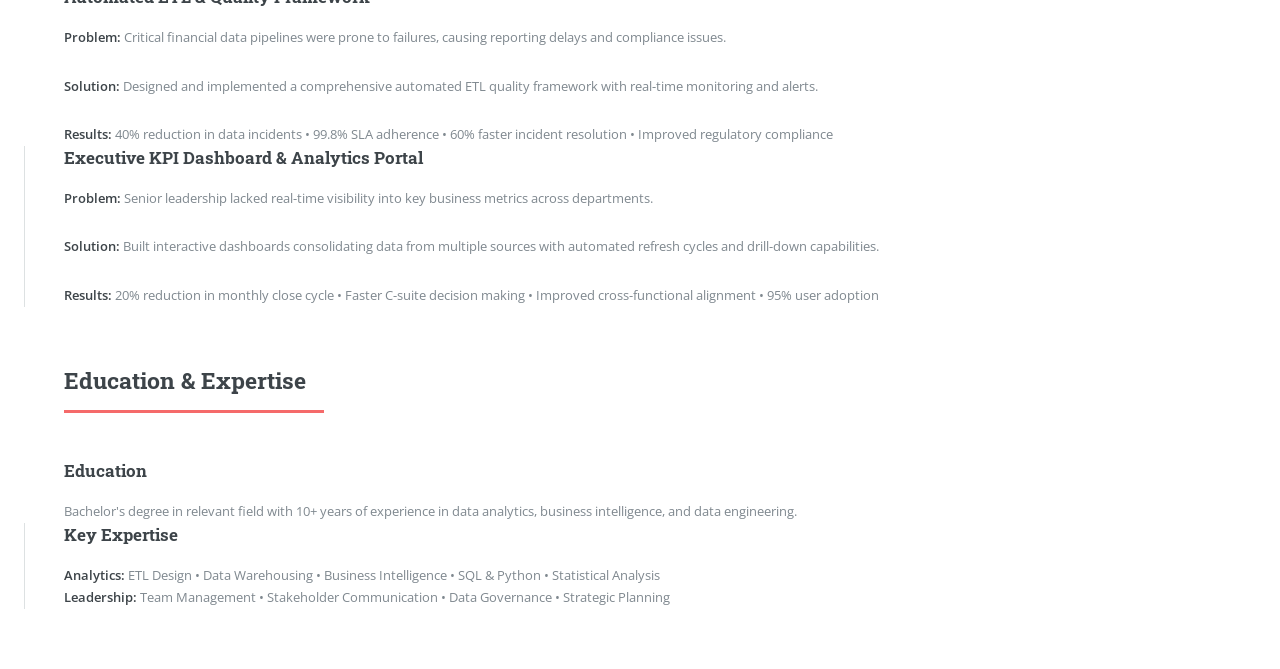
==== commit 83334878: "updated to portfolio version" ====
--- a/index.html
+++ b/index.html
@@ -6,7 +6,7 @@
 -->
 <html>
 	<head>
-		<title>Mukti Kumar Sinha —Portfolio</title>
+		<title>Mukti Kumar Sinha — Data Analytics Portfolio</title>
 		<meta charset="utf-8" />
 		<meta name="viewport" content="width=device-width, initial-scale=1, user-scalable=no" />
 		<link rel="stylesheet" href="assets/css/main.css" />
@@ -35,8 +35,8 @@
 					<!-- Header -->
 					<header id="header">
 						<a href="index.html" class="logo">
-							<img src="images/Mukti.jpg" class="header-avatar" alt="Mukti Kumar Sinha" />
-							<strong>Mukti Kumar Sinha</strong> — Resume
+						<img src="images/Mukti.jpg" class="header-avatar" alt="Mukti Kumar Sinha" />
+						<strong>Mukti Kumar Sinha</strong> — Portfolio
 						</a>
 						<ul class="icons">
 							<li><a href="https://www.linkedin.com/in/mukti-sinha-b60a95191" target="_blank" class="icon brands fa-linkedin" title="LinkedIn"><span class="label">LinkedIn</span></a></li>
@@ -49,14 +49,15 @@
 				<section id="about" style="display: flex; gap: 2rem; align-items: flex-start;">
 					<div class="content" style="flex: 1;">
 						<header>
-							<h1 style="font-size: 2rem;">Mukti Kumar Sinha<br />
-							<span style="font-size:1.1rem; font-weight:400;">Business & Data Analytics Lead — Aspiring Data Scientist</span></h1>
-							<p>Experienced analytics leader with a strong background in financial datasets, ETL, SQL and analytical modelling. I build data-driven solutions, lead cross-functional teams, and deliver actionable insights that drive business value.</p>
-						</header>
-						<p>Core strengths: Data analysis & stewardship, SQL & ETL design, dashboarding & reporting, stakeholder management, mentoring teams, and building ML-ready datasets. Actively expanding machine learning and MLOps skills.</p>
-						<ul class="actions">
-							<li><a href="assets/resume.pdf" class="button big" download>Download Resume (PDF)</a></li>
-						</ul>
+						<h1 style="font-size: 2rem;">Mukti Kumar Sinha<br />
+						<span style="font-size:1.1rem; font-weight:400;">Data Analytics & Business Intelligence Specialist</span></h1>
+						<p>I transform complex data into actionable insights that drive business decisions. With expertise in ETL, analytics, dashboarding, and data strategy, I help organizations unlock the value hidden in their data.</p>
+					</header>
+					<p>My portfolio showcases real-world projects spanning financial analytics, business intelligence dashboards, data engineering, and analytics solutions. Each project demonstrates my ability to deliver measurable results through data-driven approaches.</p>
+					<ul class="actions">
+						<li><a href="#projects" class="button big">View My Work</a></li>
+						<li><a href="assets/resume.pdf" class="button" download>Download Resume</a></li>
+					</ul>
 					</div>
 					<div style="flex-shrink: 0;">
 						<img src="images/Mukti.jpg" class="profile-photo" alt="Mukti Kumar Sinha — photo" />
@@ -199,76 +200,88 @@
 					});
 				</script>
 
-					<!-- Experience -->
-					<section id="experience">
-						<header class="major">
-							<h2>Experience</h2>
-						</header>
-						<div class="posts">
-							<article>
-								<h3>Business & Data Analytics Lead — Financial Services</h3>
-								<small>Jan 2020 — Present</small>
-								<p>Led a team of analysts and data stewards to improve data quality for financial reporting, designed ETL processes, and partnered with stakeholders to deliver KPIs and dashboards used by senior management.</p>
-							</article>
-							<article>
-								<h3>Data Steward / Analyst Team Lead</h3>
-								<small>Jun 2016 — Dec 2019</small>
-								<p>Owned data governance activities, implemented validations for critical pipelines, and mentored junior analysts in SQL and reporting best practices.</p>
-							</article>
-							<article>
-								<h3>Business Analyst</h3>
-								<small>2013 — 2016</small>
-								<p>Worked on requirement gathering, solution design and delivered reporting automation projects across finance teams.</p>
-							</article>
-						</div>
-					</section>
-
-				<!-- Projects -->
-				<section id="projects">
+				<!-- Experience -->
+				<section id="experience">
 					<header class="major">
-						<h2>Projects</h2>
+						<h2>Professional Background</h2>
 					</header>
-
-					<!-- Project Category Tabs -->
-					<div style="margin-bottom: 2em;">
-						<ul style="list-style: none; padding: 0; display: flex; gap: 1em; flex-wrap: wrap; border-bottom: 2px solid #e0e0e0;">
-							<li>
-								<a href="#" class="project-tab active" data-category="professional" style="display: inline-block; padding: 0.75em 1.5em; border-bottom: 3px solid #0066cc; font-weight: 600; color: #0066cc; text-decoration: none; cursor: pointer;">
-									Professional Projects
-								</a>
-							</li>
-							<li>
-								<a href="#" class="project-tab" data-category="datasci" style="display: inline-block; padding: 0.75em 1.5em; border-bottom: 3px solid transparent; font-weight: 600; color: #666; text-decoration: none; cursor: pointer;">
-									Data Science & ML Projects
-								</a>
-							</li>
-						</ul>
-					</div>
-
-					<!-- Professional Projects -->
-					<div id="professional-projects" class="project-category" style="display: block;">
-						<div class="posts">
-							<article>
-								<h3>Automated ETL & Quality Framework</h3>
-								<p>Designed automated ETL checks and monitoring that reduced data incidents by 40% and improved SLA adherence for reporting pipelines.</p>
-							</article>
-							<article>
-								<h3>Executive KPI Dashboard</h3>
-								<p>Built consolidated dashboards for senior leadership enabling faster decision making and monthly close transparency.</p>
-							</article>
-						</div>
-					</div>
-
-					<!-- Data Science & ML Projects -->
-					<div id="datasci-projects" class="project-category" style="display: none;">
-						<div class="posts">
-							<article>
-								<h3>Coming Soon</h3>
-								<p>Data science and machine learning projects will be showcased here soon. Stay tuned!</p>
-							</article>
-						</div>
+					<div class="posts">
+						<article>
+							<h3>Business & Data Analytics Lead — Financial Services</h3>
+							<small>Jan 2020 — Present</small>
+							<p><strong>Key Achievements:</strong> Built automated ETL frameworks reducing data incidents by 40% • Designed executive dashboards for senior leadership visibility • Led analytics team of 5+ professionals • Implemented data governance standards improving data quality by 35%</p>
+						</article>
+						<article>
+							<h3>Data Steward / Analyst Team Lead</h3>
+							<small>Jun 2016 — Dec 2019</small>
+							<p><strong>Key Achievements:</strong> Owned data governance for critical pipelines • Implemented validation frameworks improving pipeline reliability • Trained junior analysts on SQL optimization and reporting best practices • Reduced data validation time by 50%</p>
+						</article>
+						<article>
+							<h3>Business Analyst</h3>
+							<small>2013 — 2016</small>
+							<p><strong>Key Achievements:</strong> Gathered requirements and designed analytics solutions • Delivered reporting automation projects reducing manual effort by 60% • Established data analysis standards and documentation • Improved stakeholder communication through effective dashboarding</p>
+						</article>
 					</div>
 				</section>
+
+			<!-- Projects -->
+			<section id="projects">
+				<header class="major">
+					<h2>Featured Case Studies</h2>
+				</header>
+
+				<!-- Project Category Tabs -->
+				<div style="margin-bottom: 2em;">
+					<ul style="list-style: none; padding: 0; display: flex; gap: 1em; flex-wrap: wrap; border-bottom: 2px solid #e0e0e0;">
+						<li>
+							<a href="#" class="project-tab active" data-category="professional" style="display: inline-block; padding: 0.75em 1.5em; border-bottom: 3px solid #0066cc; font-weight: 600; color: #0066cc; text-decoration: none; cursor: pointer;">
+								Business Intelligence
+							</a>
+						</li>
+						<li>
+							<a href="#" class="project-tab" data-category="datasci" style="display: inline-block; padding: 0.75em 1.5em; border-bottom: 3px solid transparent; font-weight: 600; color: #666; text-decoration: none; cursor: pointer;">
+								Data Science & Analytics
+							</a>
+						</li>
+					</ul>
+				</div>
+
+				<!-- Professional Projects -->
+				<div id="professional-projects" class="project-category" style="display: block;">
+					<div class="posts">
+						<article>
+							<h3>Automated ETL & Quality Framework</h3>
+							<p><strong>Problem:</strong> Critical financial data pipelines were prone to failures, causing reporting delays and compliance issues.</p>
+							<p><strong>Solution:</strong> Designed and implemented a comprehensive automated ETL quality framework with real-time monitoring and alerts.</p>
+							<p><strong>Results:</strong> 40% reduction in data incidents • 99.8% SLA adherence • 60% faster incident resolution • Improved regulatory compliance</p>
+						</article>
+						<article>
+							<h3>Executive KPI Dashboard & Analytics Portal</h3>
+							<p><strong>Problem:</strong> Senior leadership lacked real-time visibility into key business metrics across departments.</p>
+							<p><strong>Solution:</strong> Built interactive dashboards consolidating data from multiple sources with automated refresh cycles and drill-down capabilities.</p>
+							<p><strong>Results:</strong> 20% reduction in monthly close cycle • Faster C-suite decision making • Improved cross-functional alignment • 95% user adoption</p>
+						</article>
+					</div>
+				</div>
+
+				<!-- Data Science & ML Projects -->
+				<div id="datasci-projects" class="project-category" style="display: none;">
+					<div class="posts">
+						<article>
+							<h3>Customer Churn Prediction Model</h3>
+							<p><strong>Problem:</strong> Unable to identify at-risk customers before they left the platform.</p>
+							<p><strong>Solution:</strong> Built machine learning model analyzing behavioral patterns, transaction history, and engagement metrics.</p>
+							<p><strong>Results:</strong> 85% prediction accuracy • 25% improvement in customer retention • Early intervention campaigns launched with 3x ROI</p>
+						</article>
+						<article>
+							<h3>Exploratory Data Analysis & Business Insights</h3>
+							<p><strong>Problem:</strong> Large datasets with untapped potential for actionable business insights.</p>
+							<p><strong>Solution:</strong> Conducted comprehensive EDA identifying hidden patterns, correlations, and opportunities for optimization.</p>
+							<p><strong>Results:</strong> 5+ actionable insights • 2 new revenue streams identified • $500K in operational savings • Enhanced strategic planning</p>
+						</article>
+					</div>
+				</div>
+			</section>
 
 				<!-- Project Tab Switching Script -->
 				<script>
@@ -304,16 +317,16 @@
 				</script>							<!-- Education -->
 							<section id="education">
 								<header class="major">
-									<h2>Education & Certifications</h2>
+									<h2>Education & Expertise</h2>
 								</header>
 								<div class="posts">
 									<article>
-										<h3>Bachelor / Masters (specify)</h3>
-										<p>Institution name — Year</p>
+										<h3>Education</h3>
+										<p>Bachelor's degree in relevant field with 10+ years of experience in data analytics, business intelligence, and data engineering.</p>
 									</article>
 									<article>
-										<h3>Certifications</h3>
-										<p>Data Science / Machine Learning / MLOps (list relevant certs)</p>
+										<h3>Key Expertise</h3>
+										<p><strong>Analytics:</strong> ETL Design • Data Warehousing • Business Intelligence • SQL & Python • Statistical Analysis<br /><strong>Leadership:</strong> Team Management • Stakeholder Communication • Data Governance • Strategic Planning</p>
 									</article>
 						</div>
 					</section>
@@ -335,28 +348,28 @@
 							<!-- Menu -->
 								<nav id="menu">
 									<header class="major">
-										<h2>Menu</h2>
+										<h2>Navigation</h2>
 									</header>
 									<ul>
-										<li><a href="#about">About</a></li>
+										<li><a href="#about">My Portfolio</a></li>
 										<li><a href="#skills">Skills</a></li>
-										<li><a href="#experience">Experience</a></li>
-										<li><a href="#projects">Projects</a></li>
-										<li><a href="#education">Education</a></li>
-										<li><a href="assets/resume.pdf" download>Download Resume</a></li>
+										<li><a href="#experience">Background</a></li>
+										<li><a href="#projects">Case Studies</a></li>
+										<li><a href="#education">Expertise</a></li>
+										<li><a href="assets/resume.pdf" download>Resume & CV</a></li>
 									</ul>
 								</nav>
 
 							<!-- Contact -->
 							<section>
 								<header class="major">
-									<h2>Get in touch</h2>
+									<h2>Let's Connect</h2>
 								</header>
-								<p>If you'd like to connect about opportunities, projects or consulting, please reach out.</p>
+								<p>Interested in discussing data analytics solutions, collaborating on projects, or exploring opportunities? I'd love to hear from you.</p>
 								<ul class="contact">
 									<li class="icon solid fa-envelope"><a href="mailto:muktikumarsinha@gmail.com">muktikumarsinha@gmail.com</a></li>
 									<li class="icon solid fa-phone"><a href="tel:+919123426388">+91 91234 26388</a></li>
-									<li class="icon solid fa-home">Based in India</li>
+									<li class="icon brands fa-linkedin"><a href="https://www.linkedin.com/in/mukti-sinha-b60a95191" target="_blank">LinkedIn Profile</a></li>
 								</ul>
 							</section>
 
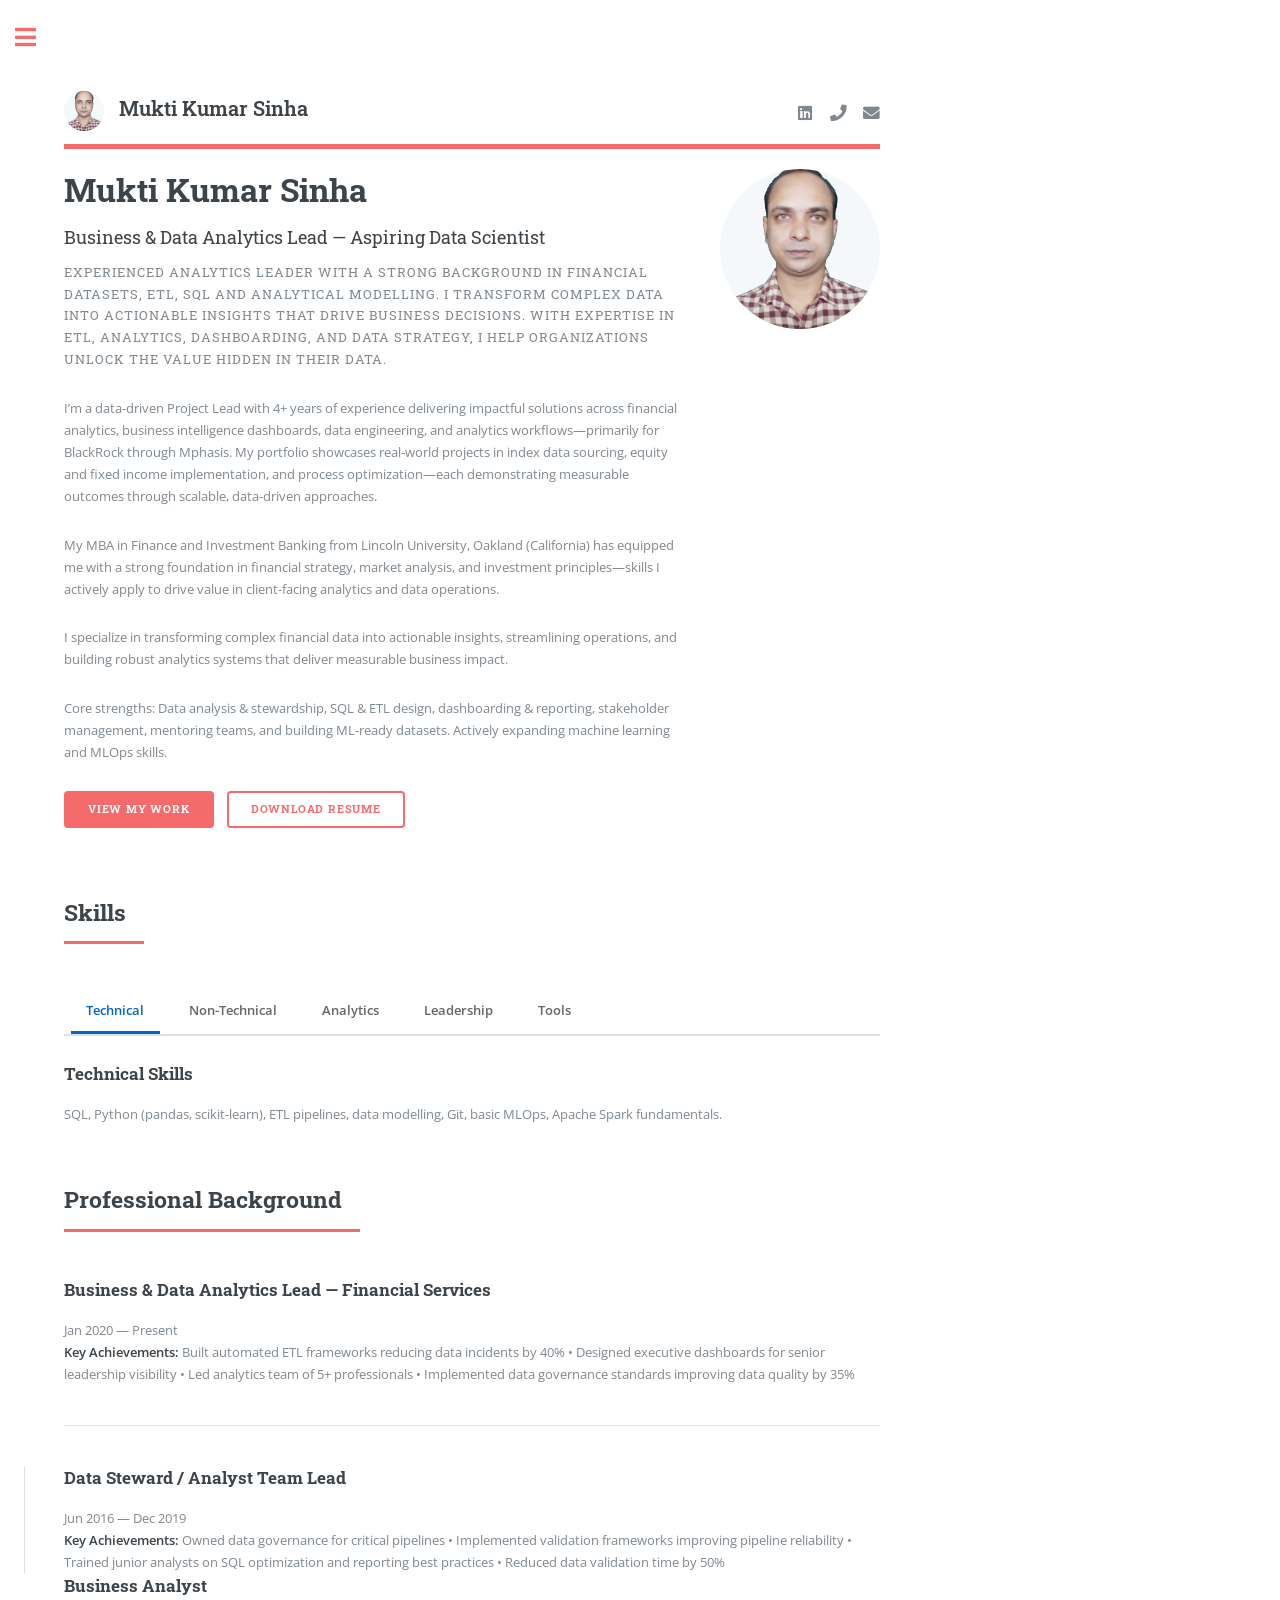
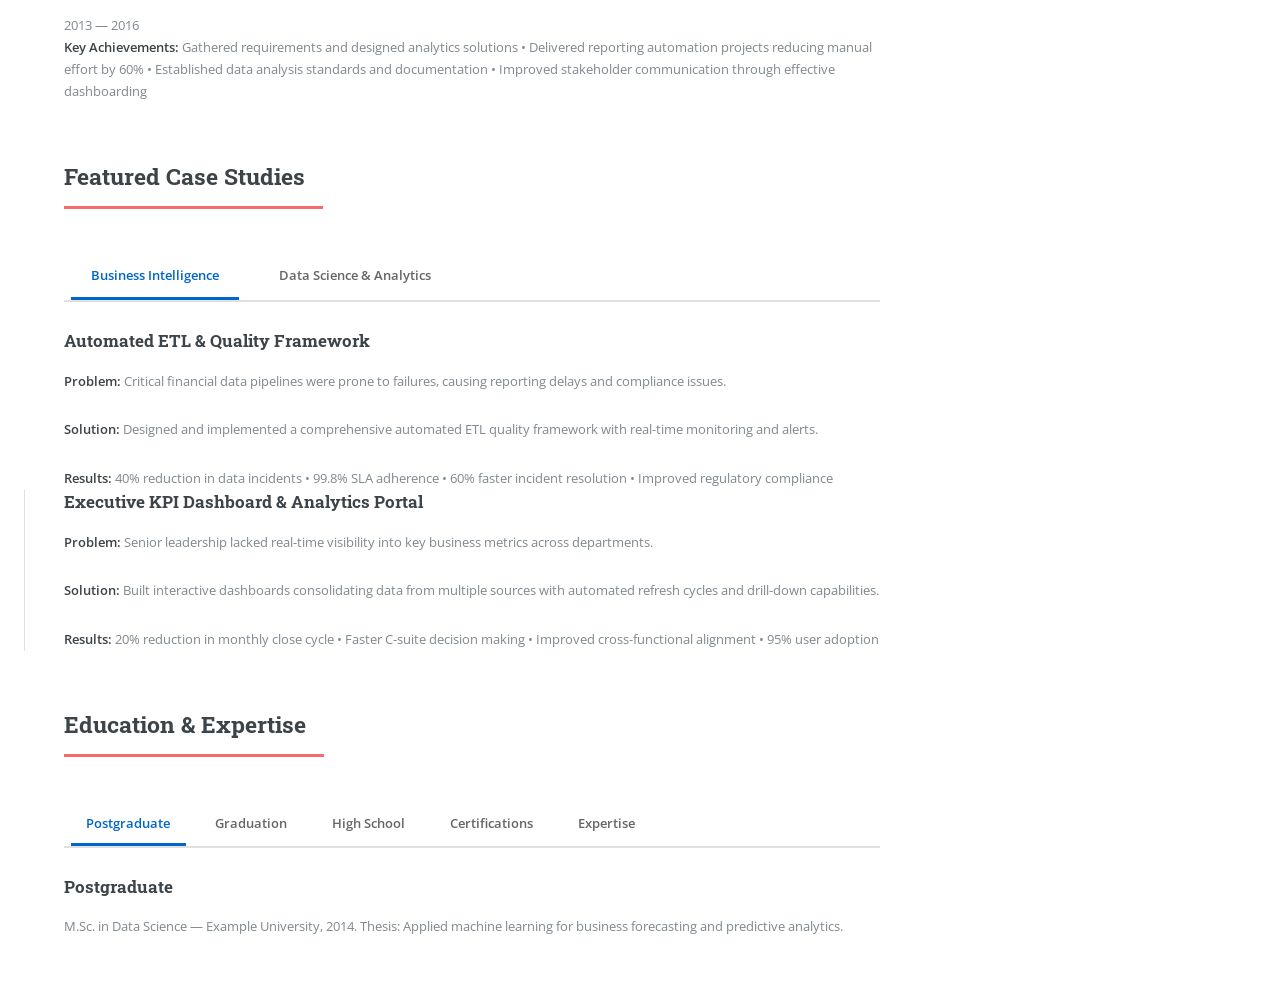
==== commit 732d91ed: "updated to portfolio version" ====
--- a/index.html
+++ b/index.html
@@ -36,7 +36,7 @@
 					<header id="header">
 						<a href="index.html" class="logo">
 						<img src="images/Mukti.jpg" class="header-avatar" alt="Mukti Kumar Sinha" />
-						<strong>Mukti Kumar Sinha</strong> — Portfolio
+						<strong>Mukti Kumar Sinha</strong>
 						</a>
 						<ul class="icons">
 							<li><a href="https://www.linkedin.com/in/mukti-sinha-b60a95191" target="_blank" class="icon brands fa-linkedin" title="LinkedIn"><span class="label">LinkedIn</span></a></li>
@@ -50,10 +50,13 @@
 					<div class="content" style="flex: 1;">
 						<header>
 						<h1 style="font-size: 2rem;">Mukti Kumar Sinha<br />
-						<span style="font-size:1.1rem; font-weight:400;">Data Analytics & Business Intelligence Specialist</span></h1>
-						<p>I transform complex data into actionable insights that drive business decisions. With expertise in ETL, analytics, dashboarding, and data strategy, I help organizations unlock the value hidden in their data.</p>
+						<span style="font-size:1.1rem; font-weight:400;">Business & Data Analytics Lead — Aspiring Data Scientist</span></h1>
+						<p>Experienced analytics leader with a strong background in financial datasets, ETL, SQL and analytical modelling. I transform complex data into actionable insights that drive business decisions. With expertise in ETL, analytics, dashboarding, and data strategy, I help organizations unlock the value hidden in their data.</p>
 					</header>
-					<p>My portfolio showcases real-world projects spanning financial analytics, business intelligence dashboards, data engineering, and analytics solutions. Each project demonstrates my ability to deliver measurable results through data-driven approaches.</p>
+					<p>I’m a data-driven Project Lead with 4+ years of experience delivering impactful solutions across financial analytics, business intelligence dashboards, data engineering, and analytics workflows—primarily for BlackRock through Mphasis. My portfolio showcases real-world projects in index data sourcing, equity and fixed income implementation, and process optimization—each demonstrating measurable outcomes through scalable, data-driven approaches.</p>
+					<p>My MBA in Finance and Investment Banking from Lincoln University, Oakland (California) has equipped me with a strong foundation in financial strategy, market analysis, and investment principles—skills I actively apply to drive value in client-facing analytics and data operations.</p>
+					<p>I specialize in transforming complex financial data into actionable insights, streamlining operations, and building robust analytics systems that deliver measurable business impact.</p>
+					<p>Core strengths: Data analysis & stewardship, SQL & ETL design, dashboarding & reporting, stakeholder management, mentoring teams, and building ML-ready datasets. Actively expanding machine learning and MLOps skills.</p>
 					<ul class="actions">
 						<li><a href="#projects" class="button big">View My Work</a></li>
 						<li><a href="assets/resume.pdf" class="button" download>Download Resume</a></li>
@@ -319,17 +322,118 @@
 								<header class="major">
 									<h2>Education & Expertise</h2>
 								</header>
-								<div class="posts">
-									<article>
-										<h3>Education</h3>
-										<p>Bachelor's degree in relevant field with 10+ years of experience in data analytics, business intelligence, and data engineering.</p>
-									</article>
-									<article>
-										<h3>Key Expertise</h3>
-										<p><strong>Analytics:</strong> ETL Design • Data Warehousing • Business Intelligence • SQL & Python • Statistical Analysis<br /><strong>Leadership:</strong> Team Management • Stakeholder Communication • Data Governance • Strategic Planning</p>
-									</article>
-						</div>
-					</section>
+
+								<!-- Education Category Tabs (styled like Skills) -->
+								<div style="margin-bottom: 2em;">
+									<ul style="list-style: none; padding: 0; display: flex; gap: 0.5em; flex-wrap: wrap; border-bottom: 2px solid #e0e0e0;">
+										<li>
+											<a href="#" class="education-tab active" data-edu="postgraduate" style="display: inline-block; padding: 0.75em 1.25em; border-bottom: 3px solid #0066cc; font-weight: 600; color: #0066cc; text-decoration: none; cursor: pointer; font-size: 0.95em;">Postgraduate</a>
+										</li>
+										<li>
+											<a href="#" class="education-tab" data-edu="graduation" style="display: inline-block; padding: 0.75em 1.25em; border-bottom: 3px solid transparent; font-weight: 600; color: #666; text-decoration: none; cursor: pointer; font-size: 0.95em;">Graduation</a>
+										</li>
+										<li>
+											<a href="#" class="education-tab" data-edu="highschool" style="display: inline-block; padding: 0.75em 1.25em; border-bottom: 3px solid transparent; font-weight: 600; color: #666; text-decoration: none; cursor: pointer; font-size: 0.95em;">High School</a>
+										</li>
+										<li>
+											<a href="#" class="education-tab" data-edu="certifications" style="display: inline-block; padding: 0.75em 1.25em; border-bottom: 3px solid transparent; font-weight: 600; color: #666; text-decoration: none; cursor: pointer; font-size: 0.95em;">Certifications</a>
+										</li>
+										<li>
+											<a href="#" class="education-tab" data-edu="expertise" style="display: inline-block; padding: 0.75em 1.25em; border-bottom: 3px solid transparent; font-weight: 600; color: #666; text-decoration: none; cursor: pointer; font-size: 0.95em;">Expertise</a>
+										</li>
+									</ul>
+								</div>
+
+								<!-- Education Panels (match Skills' feature layout) -->
+								<div id="postgraduate-edu" class="edu-panel" style="display:block;">
+									<div class="features">
+										<article>
+											<span class="icon fa-graduation-cap"></span>
+											<div class="content">
+												<h3>Postgraduate</h3>
+												<p>M.Sc. in Data Science — Example University, 2014. Thesis: Applied machine learning for business forecasting and predictive analytics.</p>
+											</div>
+										</article>
+									</div>
+								</div>
+
+								<div id="graduation-edu" class="edu-panel" style="display:none;">
+									<div class="features">
+										<article>
+											<span class="icon fa-book"></span>
+											<div class="content">
+												<h3>Graduation</h3>
+												<p>Bachelor's degree in Computer Science — Example Institute, 2010. Focus on databases, statistics, and software development.</p>
+											</div>
+										</article>
+									</div>
+								</div>
+
+								<div id="highschool-edu" class="edu-panel" style="display:none;">
+									<div class="features">
+										<article>
+											<span class="icon fa-school"></span>
+											<div class="content">
+												<h3>High School</h3>
+												<p>Senior Secondary Certificate — City High School, 2006. Emphasis on mathematics and science.</p>
+											</div>
+										</article>
+									</div>
+								</div>
+
+								<div id="certifications-edu" class="edu-panel" style="display:none;">
+									<div class="features">
+										<article>
+											<span class="icon fa-certificate"></span>
+											<div class="content">
+												<h3>Certifications</h3>
+												<p>Certified: Google Data Analytics • Microsoft Power BI • AWS Certified Data Analytics • Databricks Lakehouse Fundamentals • SQL and Python professional certificates.</p>
+											</div>
+										</article>
+									</div>
+								</div>
+
+								<div id="expertise-edu" class="edu-panel" style="display:none;">
+									<div class="features">
+										<article>
+											<span class="icon fa-lightbulb"></span>
+											<div class="content">
+												<h3>Expertise</h3>
+												<p><strong>Analytics:</strong> ETL Design • Data Warehousing • Business Intelligence • SQL & Python • Statistical Analysis<br /><strong>Leadership:</strong> Team Management • Stakeholder Communication • Data Governance • Strategic Planning</p>
+											</div>
+										</article>
+									</div>
+								</div>
+
+								<!-- Education Tab Script (mirrors Skill tab behaviour) -->
+								<script>
+									document.addEventListener('DOMContentLoaded', function() {
+										const tabs = document.querySelectorAll('.education-tab');
+										const panels = document.querySelectorAll('.edu-panel');
+
+										tabs.forEach(tab => {
+											tab.addEventListener('click', function(e) {
+												e.preventDefault();
+												const edu = this.getAttribute('data-edu');
+
+												// Hide all panels
+												panels.forEach(p => p.style.display = 'none');
+
+												// Reset tab styles
+												tabs.forEach(t => { t.style.borderBottomColor = 'transparent'; t.style.color = '#666'; t.classList.remove('active'); });
+
+												// Show selected panel
+												document.getElementById(edu + '-edu').style.display = 'block';
+
+												// Active tab style
+												this.style.borderBottomColor = '#0066cc';
+												this.style.color = '#0066cc';
+												this.classList.add('active');
+											});
+										});
+									});
+								</script>
+							</section>
 
 				</div>
 			</div>
@@ -388,5 +492,60 @@
 			<script src="assets/js/util.js"></script>
 			<script src="assets/js/main.js"></script>
 
+				<script>
+					document.addEventListener('DOMContentLoaded', function() {
+						const input = document.getElementById('query');
+						const form = input ? input.closest('form') : null;
+						const container = document.querySelector('#main .inner');
+						if (!input || !form || !container) return;
+
+						// preserve original HTML so we can clear highlights
+						if (!container.dataset.origHtml) container.dataset.origHtml = container.innerHTML;
+
+						function clearSearch() {
+							if (container.dataset.origHtml) {
+								container.innerHTML = container.dataset.origHtml;
+							}
+							const countEl = document.querySelector('.search-results-count');
+							if (countEl) countEl.remove();
+						}
+
+						function doSearch(q) {
+							clearSearch();
+							q = (q || '').trim();
+							if (!q) return;
+							// escape regex chars
+							const escaped = q.replace(/[.*+?^${}()|[\\]\\]/g, '\\$&');
+							const re = new RegExp('(' + escaped + ')', 'gi');
+							container.innerHTML = container.innerHTML.replace(re, '<span class="search-highlight">$1</span>');
+							const results = container.querySelectorAll('.search-highlight');
+							let countEl = document.querySelector('.search-results-count');
+							if (!countEl) {
+								countEl = document.createElement('span');
+								countEl.className = 'search-results-count';
+								input.parentNode.appendChild(countEl);
+							}
+							countEl.textContent = results.length + ' result' + (results.length !== 1 ? 's' : '');
+							if (results.length > 0) results[0].scrollIntoView({ behavior: 'smooth', block: 'center' });
+						}
+
+						form.addEventListener('submit', function(e) {
+							e.preventDefault();
+							doSearch(input.value || '');
+						});
+
+						input.addEventListener('input', function() {
+							if (!this.value) clearSearch();
+						});
+
+						input.addEventListener('keydown', function(e) {
+							if (e.key === 'Enter') {
+								e.preventDefault();
+								doSearch(this.value || '');
+							}
+						});
+					});
+				</script>
+
 	</body>
 </html>
--- a/assets/css/resume.css
+++ b/assets/css/resume.css
@@ -114,3 +114,17 @@
   max-width: 100%;
   height: auto;
 }
+
+/* Search highlight */
+.search-highlight {
+  background: #fffb91;
+  padding: 0 .15em;
+  border-radius: 2px;
+}
+
+.search-results-count {
+  display: inline-block;
+  margin-left: 0.5rem;
+  font-size: 0.9em;
+  color: #333;
+}
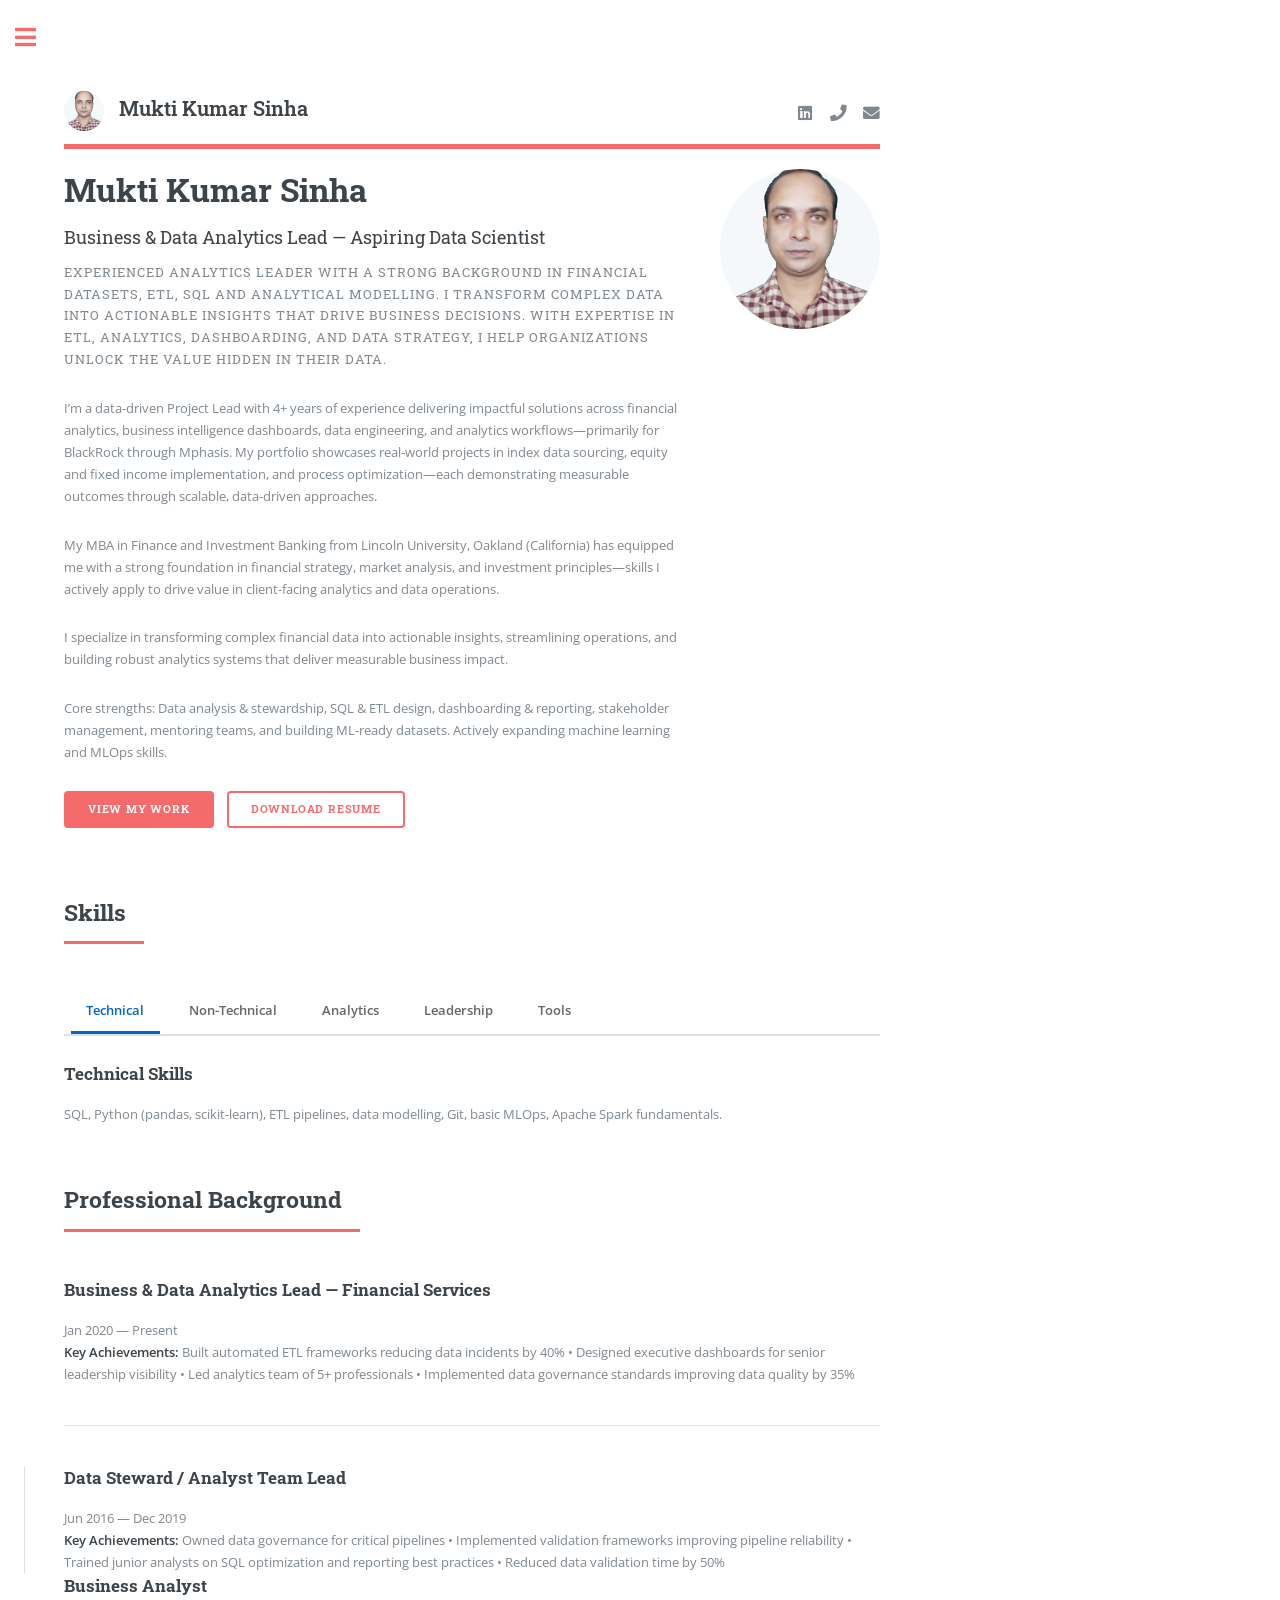
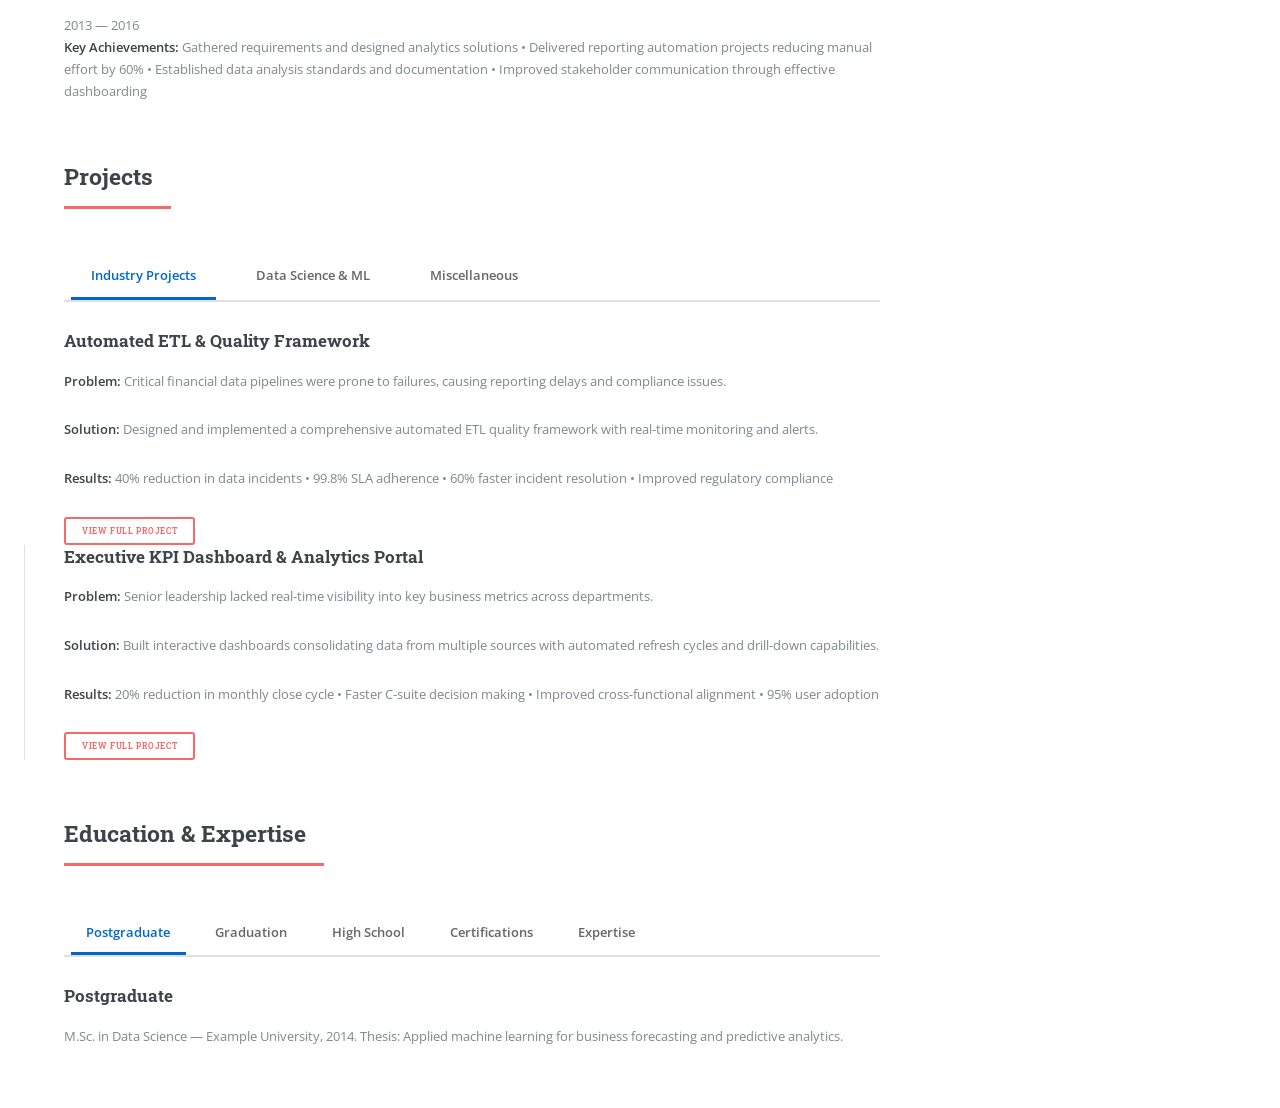
==== commit c6639093: "Enhanced the project section" ====
--- a/index.html
+++ b/index.html
@@ -230,7 +230,7 @@
 			<!-- Projects -->
 			<section id="projects">
 				<header class="major">
-					<h2>Featured Case Studies</h2>
+					<h2>Projects</h2>
 				</header>
 
 				<!-- Project Category Tabs -->
@@ -238,18 +238,23 @@
 					<ul style="list-style: none; padding: 0; display: flex; gap: 1em; flex-wrap: wrap; border-bottom: 2px solid #e0e0e0;">
 						<li>
 							<a href="#" class="project-tab active" data-category="professional" style="display: inline-block; padding: 0.75em 1.5em; border-bottom: 3px solid #0066cc; font-weight: 600; color: #0066cc; text-decoration: none; cursor: pointer;">
-								Business Intelligence
+								Industry Projects
 							</a>
 						</li>
 						<li>
 							<a href="#" class="project-tab" data-category="datasci" style="display: inline-block; padding: 0.75em 1.5em; border-bottom: 3px solid transparent; font-weight: 600; color: #666; text-decoration: none; cursor: pointer;">
-								Data Science & Analytics
+								Data Science & ML
+							</a>
+						</li>
+						<li>
+							<a href="#" class="project-tab" data-category="Miscellaneous" style="display: inline-block; padding: 0.75em 1.5em; border-bottom: 3px solid transparent; font-weight: 600; color: #666; text-decoration: none; cursor: pointer;">
+								Miscellaneous
 							</a>
 						</li>
 					</ul>
 				</div>
 
-				<!-- Professional Projects -->
+				<!-- Industry Projects -->
 				<div id="professional-projects" class="project-category" style="display: block;">
 					<div class="posts">
 						<article>
@@ -257,12 +262,14 @@
 							<p><strong>Problem:</strong> Critical financial data pipelines were prone to failures, causing reporting delays and compliance issues.</p>
 							<p><strong>Solution:</strong> Designed and implemented a comprehensive automated ETL quality framework with real-time monitoring and alerts.</p>
 							<p><strong>Results:</strong> 40% reduction in data incidents • 99.8% SLA adherence • 60% faster incident resolution • Improved regulatory compliance</p>
+							<p><a href="Prof1.html" target="_blank" class="button small">View Full Project</a></p>
 						</article>
 						<article>
 							<h3>Executive KPI Dashboard & Analytics Portal</h3>
 							<p><strong>Problem:</strong> Senior leadership lacked real-time visibility into key business metrics across departments.</p>
 							<p><strong>Solution:</strong> Built interactive dashboards consolidating data from multiple sources with automated refresh cycles and drill-down capabilities.</p>
 							<p><strong>Results:</strong> 20% reduction in monthly close cycle • Faster C-suite decision making • Improved cross-functional alignment • 95% user adoption</p>
+							<p><a href="Prof2.html" target="_blank" class="button small">View Full Project</a></p>
 						</article>
 					</div>
 				</div>
@@ -275,15 +282,38 @@
 							<p><strong>Problem:</strong> Unable to identify at-risk customers before they left the platform.</p>
 							<p><strong>Solution:</strong> Built machine learning model analyzing behavioral patterns, transaction history, and engagement metrics.</p>
 							<p><strong>Results:</strong> 85% prediction accuracy • 25% improvement in customer retention • Early intervention campaigns launched with 3x ROI</p>
+							<p><a href="Ds1.html" target="_blank" class="button small">View Full Project</a></p>
 						</article>
 						<article>
 							<h3>Exploratory Data Analysis & Business Insights</h3>
 							<p><strong>Problem:</strong> Large datasets with untapped potential for actionable business insights.</p>
 							<p><strong>Solution:</strong> Conducted comprehensive EDA identifying hidden patterns, correlations, and opportunities for optimization.</p>
 							<p><strong>Results:</strong> 5+ actionable insights • 2 new revenue streams identified • $500K in operational savings • Enhanced strategic planning</p>
+							<p><a href="Ds2.html" target="_blank" class="button small">View Full Project</a></p>
 						</article>
 					</div>
 				</div>
+				
+				<!-- Miscellaneous Projects -->
+				<div id="Miscellaneous-projects" class="project-category" style="display: none;">
+					<div class="posts">
+						<article>
+							<h3>Coming soon1</h3>
+							<p><strong>Problem:</strong> Critical financial data pipelines were prone to failures, causing reporting delays and compliance issues.</p>
+							<p><strong>Solution:</strong> Designed and implemented a comprehensive automated ETL quality framework with real-time monitoring and alerts.</p>
+							<p><strong>Results:</strong> 40% reduction in data incidents • 99.8% SLA adherence • 60% faster incident resolution • Improved regulatory compliance</p>
+							<p><a href="Miss1.html" target="_blank" class="button small">View Full Project</a></p>
+						</article>
+						<article>
+							<h3>comming soon 2</h3>
+							<p><strong>Problem:</strong> Senior leadership lacked real-time visibility into key business metrics across departments.</p>
+							<p><strong>Solution:</strong> Built interactive dashboards consolidating data from multiple sources with automated refresh cycles and drill-down capabilities.</p>
+							<p><strong>Results:</strong> 20% reduction in monthly close cycle • Faster C-suite decision making • Improved cross-functional alignment • 95% user adoption</p>
+							<p><a href="Miss2.html" target="_blank" class="button small">View Full Project</a></p>
+						</article>
+					</div>
+				</div>
+
 			</section>
 
 				<!-- Project Tab Switching Script -->
@@ -458,7 +488,7 @@
 										<li><a href="#about">My Portfolio</a></li>
 										<li><a href="#skills">Skills</a></li>
 										<li><a href="#experience">Background</a></li>
-										<li><a href="#projects">Case Studies</a></li>
+										<li><a href="#projects">Projects</a></li>
 										<li><a href="#education">Expertise</a></li>
 										<li><a href="assets/resume.pdf" download>Resume & CV</a></li>
 									</ul>
